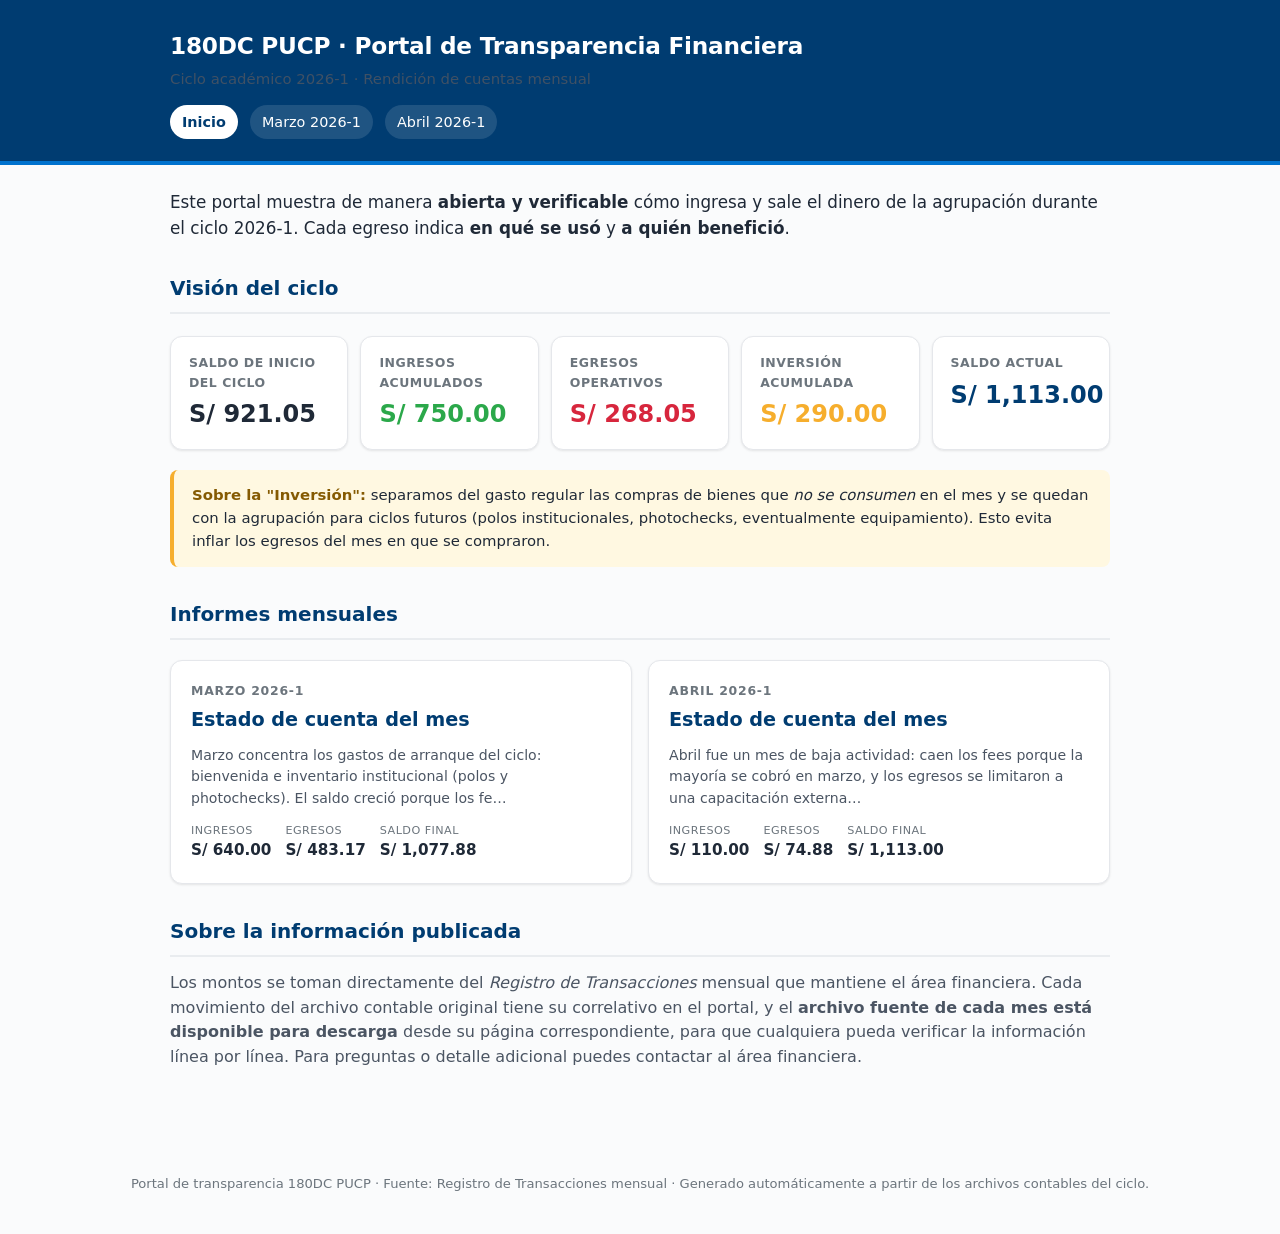
==== site/index.html @ f29a9ee2 "Initial commit" ====
<!DOCTYPE html>
<html lang="es">
<head>
<meta charset="UTF-8">
<meta name="viewport" content="width=device-width, initial-scale=1.0">
<title>180DC PUCP · Portal de Transparencia Financiera</title>
<link rel="stylesheet" href="./assets/style.css">
</head>
<body>
  <header class="site-header">
    <div class="wrap">
      <h1>180DC PUCP · Portal de Transparencia Financiera</h1>
      <p>Ciclo académico 2026-1 · Rendición de cuentas mensual</p>
      <nav><a class="active" href="index.html">Inicio</a><a href="meses/marzo.html">Marzo 2026-1</a><a href="meses/abril.html">Abril 2026-1</a></nav>
    </div>
  </header>
  <main class="wrap">
    
    <p class="lead">
      Este portal muestra de manera <strong>abierta y verificable</strong> cómo
      ingresa y sale el dinero de la agrupación durante el ciclo 2026-1.
      Cada egreso indica <strong>en qué se usó</strong> y <strong>a quién benefició</strong>.
    </p>

    <h2>Visión del ciclo</h2>
    
    <div class="kpis">
      <div class="kpi"><div class="label">Saldo de inicio del ciclo</div><div class="value">S/ 921.05</div></div>
      <div class="kpi verde"><div class="label">Ingresos acumulados</div><div class="value">S/ 750.00</div></div>
      <div class="kpi rojo"><div class="label">Egresos operativos</div><div class="value">S/ 268.05</div></div>
      <div class="kpi ambar"><div class="label">Inversión acumulada</div><div class="value">S/ 290.00</div></div>
      <div class="kpi azul"><div class="label">Saldo actual</div><div class="value">S/ 1,113.00</div></div>
    </div>
    

    <div class="info-box">
      <strong>Sobre la "Inversión":</strong> separamos del gasto regular las
      compras de bienes que <em>no se consumen</em> en el mes y se quedan con
      la agrupación para ciclos futuros (polos institucionales, photochecks,
      eventualmente equipamiento). Esto evita inflar los egresos del mes en que
      se compraron.
    </div>

    <h2>Informes mensuales</h2>
    <div class="meses-grid">
        <a class="mes-card" href="meses/marzo.html">
          <div class="mes">Marzo 2026-1</div>
          <h3>Estado de cuenta del mes</h3>
          <p class="resumen">Marzo concentra los gastos de arranque del ciclo: bienvenida e inventario institucional (polos y photochecks). El saldo creció porque los fe…</p>
          <div class="stats">
            <div><span>Ingresos</span><b>S/ 640.00</b></div>
            <div><span>Egresos</span><b>S/ 483.17</b></div>
            <div><span>Saldo final</span><b>S/ 1,077.88</b></div>
          </div>
        </a>
        
        <a class="mes-card" href="meses/abril.html">
          <div class="mes">Abril 2026-1</div>
          <h3>Estado de cuenta del mes</h3>
          <p class="resumen">Abril fue un mes de baja actividad: caen los fees porque la mayoría se cobró en marzo, y los egresos se limitaron a una capacitación externa…</p>
          <div class="stats">
            <div><span>Ingresos</span><b>S/ 110.00</b></div>
            <div><span>Egresos</span><b>S/ 74.88</b></div>
            <div><span>Saldo final</span><b>S/ 1,113.00</b></div>
          </div>
        </a>
        </div>

    <h2>Sobre la información publicada</h2>
    <p>
      Los montos se toman directamente del <em>Registro de Transacciones</em>
      mensual que mantiene el área financiera. Cada movimiento del archivo
      contable original tiene su correlativo en el portal, y el
      <strong>archivo fuente de cada mes está disponible para descarga</strong>
      desde su página correspondiente, para que cualquiera pueda verificar la
      información línea por línea. Para preguntas o detalle adicional puedes
      contactar al área financiera.
    </p>
    
  </main>
  <footer>
    Portal de transparencia 180DC PUCP · Fuente: Registro de Transacciones mensual ·
    Generado automáticamente a partir de los archivos contables del ciclo.
  </footer>
</body>
</html>
---- site/assets/style.css ----
/* 180DC PUCP — Portal de Transparencia */
:root {
  --azul: #003C71;
  --azul-claro: #0072CE;
  --plomo: #6C757D;
  --plomo-suave: #E9ECEF;
  --fondo: #FAFBFC;
  --verde: #2BA84A;
  --rojo: #D7263D;
  --ambar: #F6AE2D;
  --texto: #1F2937;
  --texto-suave: #4B5563;
  --borde: #E5E7EB;
  --sombra: 0 1px 3px rgba(0,0,0,0.06), 0 1px 2px rgba(0,0,0,0.04);
  --sombra-hover: 0 4px 12px rgba(0,0,0,0.08);
  --radio: 12px;
}

* { box-sizing: border-box; }
html { scroll-behavior: smooth; }
body {
  margin: 0;
  font-family: -apple-system, BlinkMacSystemFont, "Segoe UI", system-ui, sans-serif;
  font-size: 16px;
  line-height: 1.55;
  color: var(--texto);
  background: var(--fondo);
}

.wrap {
  max-width: 980px;
  margin: 0 auto;
  padding: 24px 20px 64px;
}

/* ---------- Header global ---------- */
.site-header {
  background: var(--azul);
  color: white;
  padding: 28px 0 22px;
  border-bottom: 4px solid var(--azul-claro);
}
.site-header .wrap { padding-top: 0; padding-bottom: 0; }
.site-header h1 {
  margin: 0 0 4px;
  font-size: 1.45rem;
  font-weight: 700;
  letter-spacing: -0.01em;
}
.site-header p {
  margin: 0;
  font-size: 0.93rem;
  opacity: 0.85;
}
.site-header nav { margin-top: 14px; display: flex; gap: 12px; flex-wrap: wrap; }
.site-header nav a {
  color: white;
  text-decoration: none;
  font-size: 0.9rem;
  padding: 6px 12px;
  border-radius: 999px;
  background: rgba(255,255,255,0.12);
  transition: background 0.15s;
}
.site-header nav a:hover { background: rgba(255,255,255,0.22); }
.site-header nav a.active { background: white; color: var(--azul); font-weight: 600; }

/* ---------- Tipografía ---------- */
h2 {
  font-size: 1.25rem;
  color: var(--azul);
  margin: 32px 0 14px;
  padding-bottom: 8px;
  border-bottom: 2px solid var(--plomo-suave);
}
h3 {
  font-size: 1.02rem;
  margin: 22px 0 10px;
  color: var(--texto);
}
p { margin: 0 0 12px; color: var(--texto-suave); }
.muted { color: var(--plomo); font-size: 0.88rem; }
.lead { font-size: 1.05rem; color: var(--texto); }

/* ---------- KPIs ---------- */
.kpis {
  display: grid;
  grid-template-columns: repeat(auto-fit, minmax(150px, 1fr));
  gap: 12px;
  margin: 22px 0 8px;
}
.kpi {
  background: white;
  border: 1px solid var(--borde);
  border-radius: var(--radio);
  padding: 16px 18px;
  box-shadow: var(--sombra);
}
.kpi .label { font-size: 0.78rem; color: var(--plomo); text-transform: uppercase; letter-spacing: 0.04em; font-weight: 600; }
.kpi .value { font-size: 1.5rem; font-weight: 700; color: var(--texto); margin-top: 4px; white-space: nowrap; }
.kpi.azul .value { color: var(--azul); }
.kpi.verde .value { color: var(--verde); }
.kpi.rojo .value { color: var(--rojo); }
.kpi.ambar .value { color: var(--ambar); }

/* ---------- Ecuación del mes ---------- */
.ecuacion {
  background: white;
  border: 1px solid var(--borde);
  border-radius: var(--radio);
  padding: 18px 20px;
  margin: 16px 0 24px;
  box-shadow: var(--sombra);
  font-size: 0.95rem;
}
.ecuacion .form {
  font-family: ui-monospace, "SF Mono", Menlo, monospace;
  font-size: 1rem;
  background: var(--plomo-suave);
  padding: 12px 14px;
  border-radius: 8px;
  margin-top: 10px;
  color: var(--azul);
  overflow-x: auto;
}

/* ---------- Cards de transacciones ---------- */
.cards {
  display: grid;
  grid-template-columns: 1fr;
  gap: 14px;
  margin: 16px 0 8px;
}
.card {
  background: white;
  border: 1px solid var(--borde);
  border-left: 4px solid var(--azul-claro);
  border-radius: var(--radio);
  padding: 18px 20px;
  box-shadow: var(--sombra);
}
.card.inversion { border-left-color: var(--ambar); }
.card.ingreso  { border-left-color: var(--verde); }
.card .top {
  display: flex;
  justify-content: space-between;
  align-items: flex-start;
  gap: 12px;
  margin-bottom: 10px;
}
.card .top h3 { margin: 0; font-size: 1.02rem; }
.card .icono { font-size: 1.4rem; line-height: 1; }
.card .monto {
  font-weight: 700;
  color: var(--rojo);
  font-size: 1.08rem;
  white-space: nowrap;
}
.card.inversion .monto { color: var(--ambar); }
.card.ingreso .monto { color: var(--verde); }
.card .meta {
  display: flex; flex-wrap: wrap; gap: 12px;
  font-size: 0.85rem; color: var(--plomo);
  margin-bottom: 12px;
}
.card .meta span::before { content: "·"; margin-right: 6px; color: var(--plomo); }
.card .meta span:first-child::before { content: ""; margin: 0; }
.card dl { margin: 0; display: grid; grid-template-columns: 1fr; gap: 8px; }
.card dl div { display: grid; grid-template-columns: 130px 1fr; gap: 12px; align-items: start; }
.card dl dt { font-size: 0.82rem; color: var(--plomo); font-weight: 600; text-transform: uppercase; letter-spacing: 0.02em; }
.card dl dd { margin: 0; font-size: 0.94rem; color: var(--texto); }
@media (max-width: 540px) {
  .card dl div { grid-template-columns: 1fr; gap: 2px; }
}

/* ---------- Etiqueta inversión ---------- */
.badge {
  display: inline-block;
  font-size: 0.72rem;
  font-weight: 600;
  padding: 2px 8px;
  border-radius: 999px;
  text-transform: uppercase;
  letter-spacing: 0.04em;
}
.badge.inv { background: #FEF3CD; color: #855A02; }
.badge.op  { background: #FCE4E4; color: #8B1B25; }
.badge.ing { background: #D9F2DE; color: #14572C; }

/* ---------- Charts ---------- */
.chart-block {
  background: white;
  border: 1px solid var(--borde);
  border-radius: var(--radio);
  padding: 20px;
  box-shadow: var(--sombra);
  margin: 14px 0;
}
.chart-block h3 { margin-top: 0; }
.chart-grid {
  display: grid;
  grid-template-columns: 1fr 1fr;
  gap: 16px;
}
@media (max-width: 720px) { .chart-grid { grid-template-columns: 1fr; } }
.chart-wrap { position: relative; height: 260px; }

/* Donut block: SVG + leyenda */
.donut-block { display: grid; grid-template-columns: 1fr 1.1fr; gap: 16px; align-items: center; }
.donut-block svg { max-width: 240px; justify-self: center; }
.donut-legend { list-style: none; margin: 0; padding: 0; font-size: 0.88rem; }
.donut-legend li {
  display: grid;
  grid-template-columns: 14px 1fr auto;
  align-items: center;
  gap: 10px;
  padding: 6px 0;
  border-bottom: 1px dashed var(--plomo-suave);
}
.donut-legend li:last-child { border-bottom: 0; }
.donut-legend .dot { width: 12px; height: 12px; border-radius: 3px; display: inline-block; }
.donut-legend .lbl { color: var(--texto); }
.donut-legend .val { color: var(--texto); font-weight: 600; white-space: nowrap; }
.donut-legend .val em { color: var(--plomo); font-style: normal; font-weight: 500; }
@media (max-width: 480px) {
  .donut-block { grid-template-columns: 1fr; }
  .donut-block svg { max-width: 200px; }
}

/* ---------- Cajita informativa "qué es inversión" ---------- */
.info-box {
  background: #FFF8E1;
  border-left: 4px solid var(--ambar);
  padding: 14px 18px;
  border-radius: 8px;
  margin: 20px 0;
  font-size: 0.93rem;
  color: var(--texto);
}
.info-box strong { color: #855A02; }

/* ---------- Bloque de descarga del archivo fuente ---------- */
.descarga {
  display: grid;
  grid-template-columns: 1fr auto;
  gap: 20px;
  align-items: center;
  background: white;
  border: 1px solid var(--borde);
  border-radius: var(--radio);
  padding: 20px 22px;
  margin: 14px 0;
  box-shadow: var(--sombra);
}
.descarga-info strong { color: var(--azul); display: block; margin-bottom: 4px; }
.descarga-info p { margin: 0; font-size: 0.9rem; color: var(--texto-suave); }
.btn-descarga {
  display: inline-block;
  background: var(--azul);
  color: white;
  text-decoration: none;
  font-size: 0.92rem;
  font-weight: 600;
  padding: 12px 18px;
  border-radius: 8px;
  transition: background 0.15s;
  white-space: nowrap;
}
.btn-descarga:hover { background: var(--azul-claro); }
@media (max-width: 540px) {
  .descarga { grid-template-columns: 1fr; }
  .btn-descarga { text-align: center; }
}

/* ---------- Pie de mes ---------- */
.cierre {
  background: #EAF1F8;
  border-radius: var(--radio);
  padding: 18px 22px;
  margin: 24px 0 8px;
  font-size: 0.96rem;
}
.cierre strong { color: var(--azul); }

/* ---------- Tarjetas de meses en home ---------- */
.meses-grid {
  display: grid;
  grid-template-columns: repeat(auto-fit, minmax(220px, 1fr));
  gap: 16px;
  margin: 20px 0;
}
.mes-card {
  display: block;
  background: white;
  border: 1px solid var(--borde);
  border-radius: var(--radio);
  padding: 20px;
  text-decoration: none;
  color: var(--texto);
  box-shadow: var(--sombra);
  transition: transform 0.12s, box-shadow 0.12s;
}
.mes-card:hover { transform: translateY(-2px); box-shadow: var(--sombra-hover); }
.mes-card .mes { font-size: 0.78rem; color: var(--plomo); text-transform: uppercase; letter-spacing: 0.06em; font-weight: 600; }
.mes-card h3 { margin: 4px 0 10px; color: var(--azul); font-size: 1.2rem; }
.mes-card .resumen { font-size: 0.88rem; color: var(--texto-suave); margin: 0 0 12px; }
.mes-card .stats { display: flex; gap: 14px; font-size: 0.82rem; }
.mes-card .stats div span { display: block; color: var(--plomo); font-size: 0.7rem; text-transform: uppercase; letter-spacing: 0.04em; }
.mes-card .stats div b { color: var(--texto); font-size: 0.95rem; }

/* ---------- Footer ---------- */
footer {
  text-align: center;
  padding: 28px 20px 40px;
  font-size: 0.82rem;
  color: var(--plomo);
}
footer a { color: var(--azul-claro); text-decoration: none; }
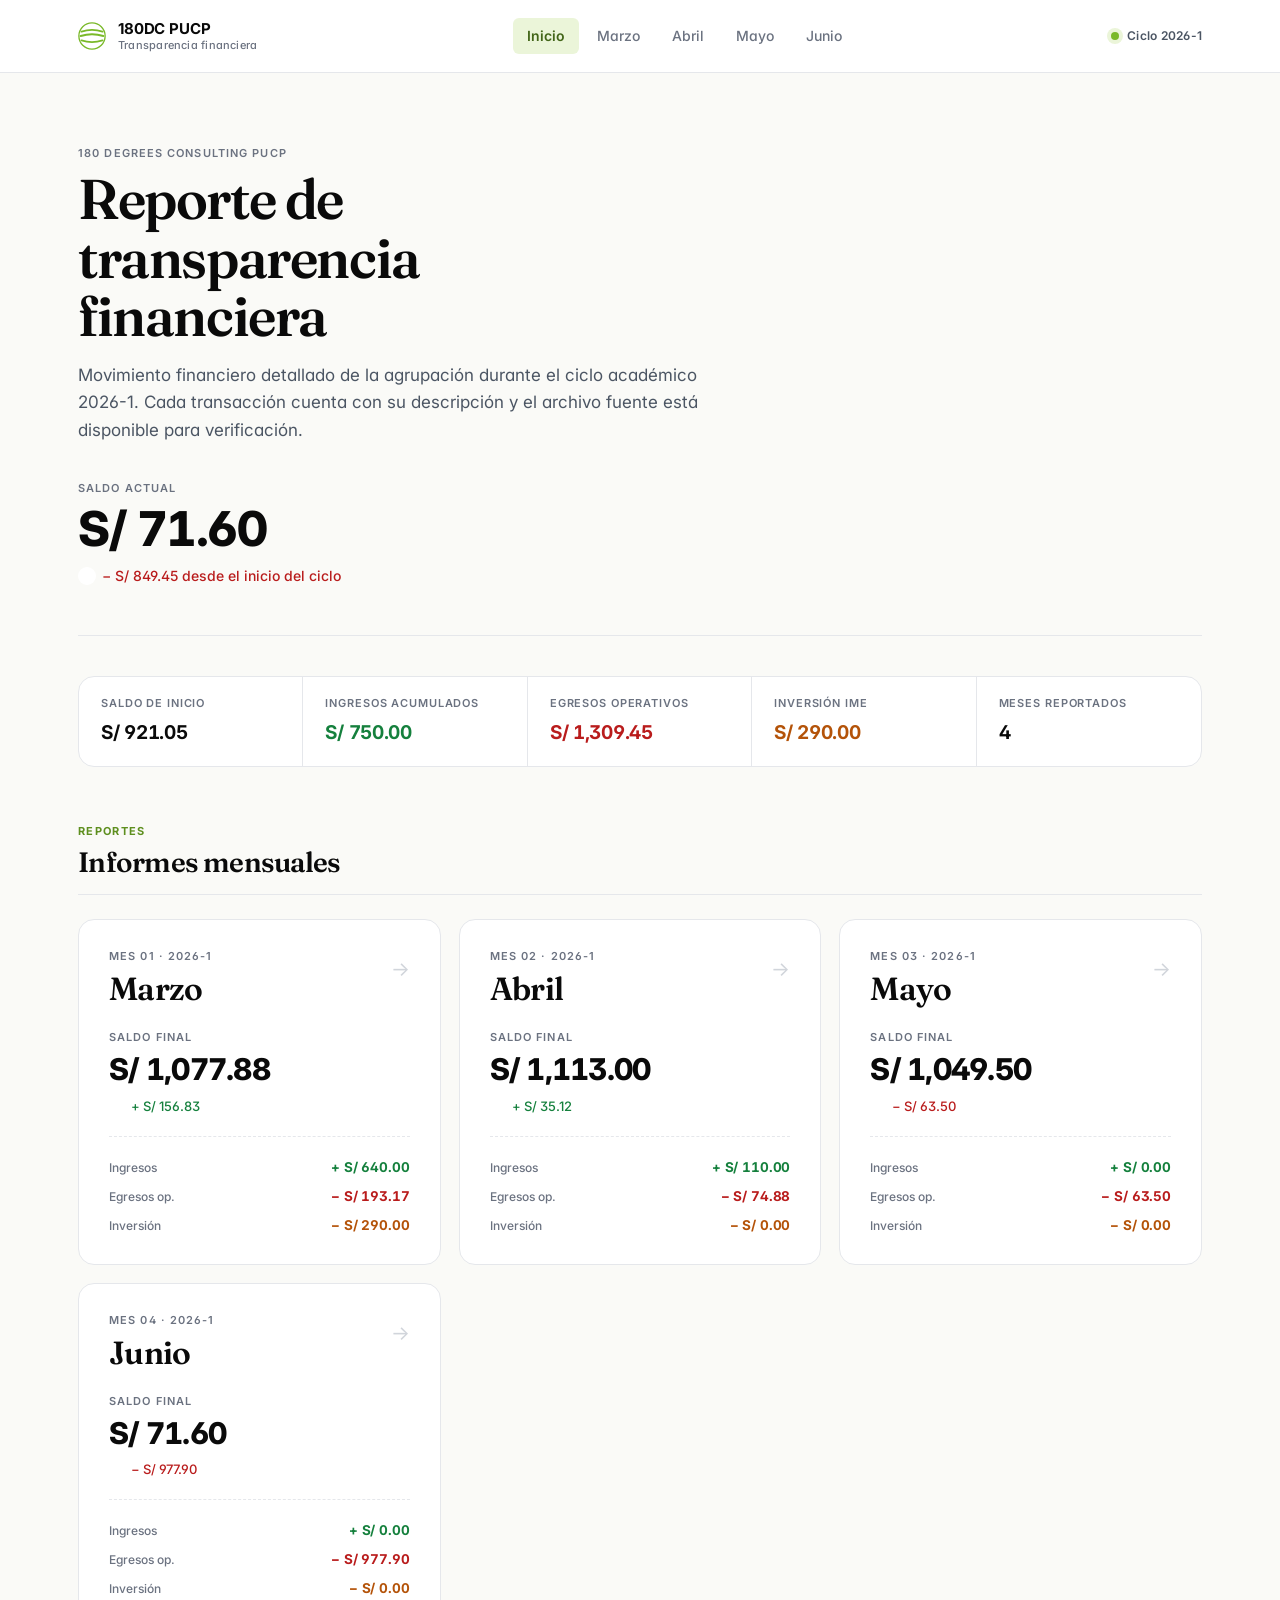
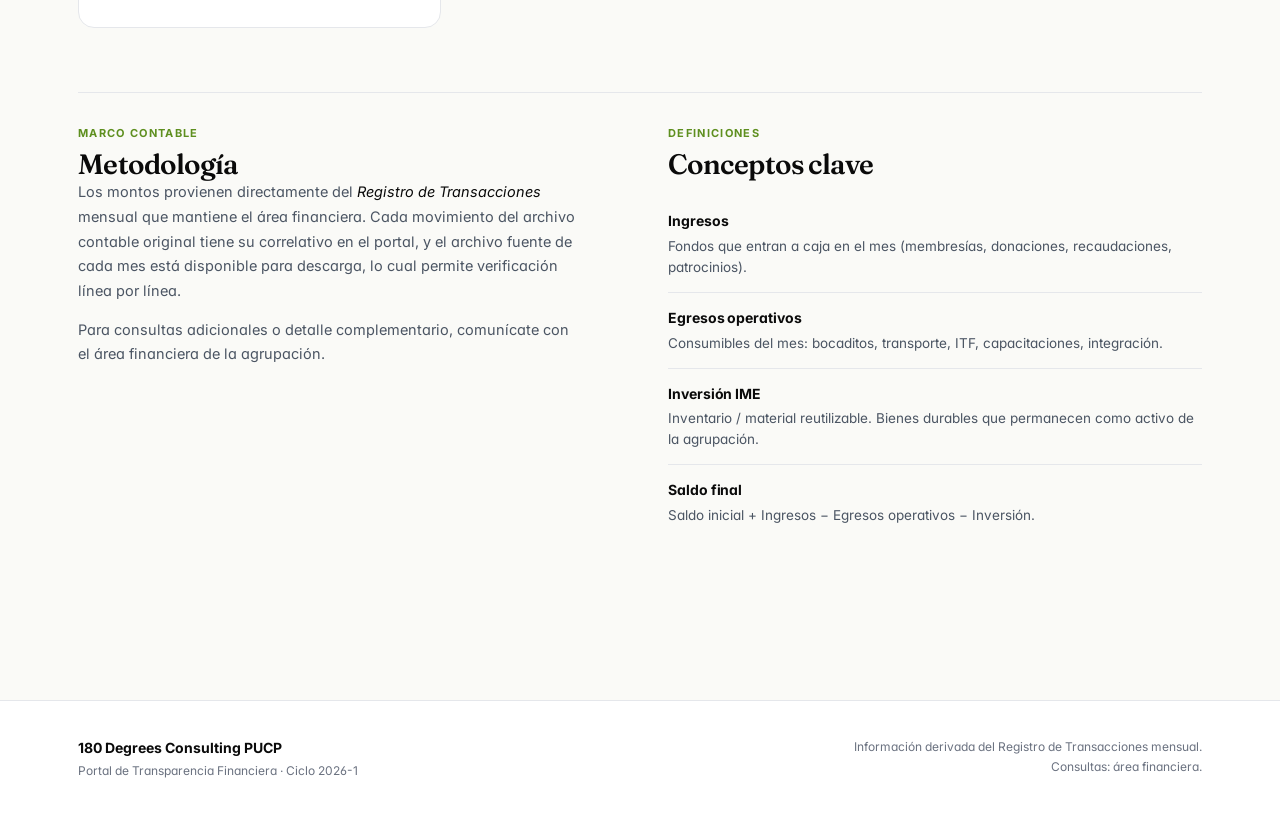
==== commit 47abb9e1: "mayo_junio" ====
--- a/site/index.html
+++ b/site/index.html
@@ -3,84 +3,267 @@
 <head>
 <meta charset="UTF-8">
 <meta name="viewport" content="width=device-width, initial-scale=1.0">
-<title>180DC PUCP · Portal de Transparencia Financiera</title>
+<title>180DC PUCP · Transparencia Financiera</title>
+<link rel="preconnect" href="https://fonts.googleapis.com">
+<link rel="preconnect" href="https://fonts.gstatic.com" crossorigin>
+<link href="https://fonts.googleapis.com/css2?family=Inter:wght@400;500;600;700;800;900&family=Fraunces:opsz,wght@9..144,400;9..144,600;9..144,700&display=swap" rel="stylesheet">
 <link rel="stylesheet" href="./assets/style.css">
 </head>
 <body>
   <header class="site-header">
-    <div class="wrap">
-      <h1>180DC PUCP · Portal de Transparencia Financiera</h1>
-      <p>Ciclo académico 2026-1 · Rendición de cuentas mensual</p>
-      <nav><a class="active" href="index.html">Inicio</a><a href="meses/marzo.html">Marzo 2026-1</a><a href="meses/abril.html">Abril 2026-1</a></nav>
+    <div class="header-inner wrap">
+      <a class="brand" href="index.html">
+        <svg class="brand-mark" viewBox="0 0 32 32" width="28" height="28" xmlns="http://www.w3.org/2000/svg" aria-hidden="true"><circle cx="16" cy="16" r="15" fill="none" stroke="#7AB929" stroke-width="1.5"/><path d="M 4 11 Q 16 7 28 11" fill="none" stroke="#7AB929" stroke-width="2.2" stroke-linecap="round"/><path d="M 3 16 Q 16 12 29 16" fill="none" stroke="#7AB929" stroke-width="2.2" stroke-linecap="round"/><path d="M 4 21 Q 16 25 28 21" fill="none" stroke="#7AB929" stroke-width="2.2" stroke-linecap="round"/></svg>
+        <div class="brand-text">
+          <span class="brand-name">180DC PUCP</span>
+          <span class="brand-sub">Transparencia financiera</span>
+        </div>
+      </a>
+      <nav class="main-nav"><a class="active" href="index.html">Inicio</a><a href="meses/marzo.html">Marzo</a><a href="meses/abril.html">Abril</a><a href="meses/mayo.html">Mayo</a><a href="meses/junio.html">Junio</a></nav>
+      <div class="header-status">
+        <span class="status-dot"></span>
+        <span>Ciclo 2026-1</span>
+      </div>
     </div>
   </header>
   <main class="wrap">
     
-    <p class="lead">
-      Este portal muestra de manera <strong>abierta y verificable</strong> cómo
-      ingresa y sale el dinero de la agrupación durante el ciclo 2026-1.
-      Cada egreso indica <strong>en qué se usó</strong> y <strong>a quién benefició</strong>.
-    </p>
+    
+    <section class="index-hero">
+      <p class="eyebrow">180 Degrees Consulting PUCP</p>
+      <h1 class="hero-title">Reporte de transparencia financiera</h1>
+      <p class="hero-lead">
+        Movimiento financiero detallado de la agrupación durante el ciclo
+        académico 2026-1. Cada transacción cuenta con su descripción y el
+        archivo fuente está disponible para verificación.
+      </p>
+      <div class="hero-saldo-strip">
+        <div>
+          <p class="eyebrow">Saldo actual</p>
+          <div class="hero-saldo-big">S/ 71.60</div>
+          <p class="hero-saldo-delta down">
+            <span class="arrow">↓</span>
+            − S/ 849.45 desde el inicio del ciclo
+          </p>
+        </div>
+      </div>
+    </section>
+    
+    
+    <div class="stat-strip stat-strip-index">
+      <div class="stat">
+        <span class="stat-label">Saldo de inicio</span>
+        <span class="stat-value">S/ 921.05</span>
+      </div>
+      <div class="stat">
+        <span class="stat-label">Ingresos acumulados</span>
+        <span class="stat-value verde">S/ 750.00</span>
+      </div>
+      <div class="stat">
+        <span class="stat-label">Egresos operativos</span>
+        <span class="stat-value rojo">S/ 1,309.45</span>
+      </div>
+      <div class="stat">
+        <span class="stat-label">Inversión IME</span>
+        <span class="stat-value ambar">S/ 290.00</span>
+      </div>
+      <div class="stat">
+        <span class="stat-label">Meses reportados</span>
+        <span class="stat-value">4</span>
+      </div>
+    </div>
+    
 
-    <h2>Visión del ciclo</h2>
-    
-    <div class="kpis">
-      <div class="kpi"><div class="label">Saldo de inicio del ciclo</div><div class="value">S/ 921.05</div></div>
-      <div class="kpi verde"><div class="label">Ingresos acumulados</div><div class="value">S/ 750.00</div></div>
-      <div class="kpi rojo"><div class="label">Egresos operativos</div><div class="value">S/ 268.05</div></div>
-      <div class="kpi ambar"><div class="label">Inversión acumulada</div><div class="value">S/ 290.00</div></div>
-      <div class="kpi azul"><div class="label">Saldo actual</div><div class="value">S/ 1,113.00</div></div>
-    </div>
-    
-
-    <div class="info-box">
-      <strong>Sobre la "Inversión":</strong> separamos del gasto regular las
-      compras de bienes que <em>no se consumen</em> en el mes y se quedan con
-      la agrupación para ciclos futuros (polos institucionales, photochecks,
-      eventualmente equipamiento). Esto evita inflar los egresos del mes en que
-      se compraron.
-    </div>
-
-    <h2>Informes mensuales</h2>
-    <div class="meses-grid">
+    <section class="section">
+      <div class="section-head">
+        <div>
+          <p class="section-eyebrow">Reportes</p>
+          <h3 class="section-title-big">Informes mensuales</h3>
+        </div>
+      </div>
+      <div class="meses-grid">
         <a class="mes-card" href="meses/marzo.html">
-          <div class="mes">Marzo 2026-1</div>
-          <h3>Estado de cuenta del mes</h3>
-          <p class="resumen">Marzo concentra los gastos de arranque del ciclo: bienvenida e inventario institucional (polos y photochecks). El saldo creció porque los fe…</p>
-          <div class="stats">
-            <div><span>Ingresos</span><b>S/ 640.00</b></div>
-            <div><span>Egresos</span><b>S/ 483.17</b></div>
-            <div><span>Saldo final</span><b>S/ 1,077.88</b></div>
+          <div class="mes-card-head">
+            <div>
+              <p class="eyebrow">Mes 01 · 2026-1</p>
+              <h3 class="mes-card-title">Marzo</h3>
+            </div>
+            <span class="mes-arrow">→</span>
+          </div>
+          <div class="mes-card-saldo">
+            <p class="eyebrow">Saldo final</p>
+            <div class="mes-saldo-num">S/ 1,077.88</div>
+            <p class="mes-delta up">
+              <span class="arrow">↑</span>
+              + S/ 156.83
+            </p>
+          </div>
+          <div class="mes-card-stats">
+            <div>
+              <span>Ingresos</span>
+              <b class="verde">+ S/ 640.00</b>
+            </div>
+            <div>
+              <span>Egresos op.</span>
+              <b class="rojo">− S/ 193.17</b>
+            </div>
+            <div>
+              <span>Inversión</span>
+              <b class="ambar">− S/ 290.00</b>
+            </div>
           </div>
         </a>
         
         <a class="mes-card" href="meses/abril.html">
-          <div class="mes">Abril 2026-1</div>
-          <h3>Estado de cuenta del mes</h3>
-          <p class="resumen">Abril fue un mes de baja actividad: caen los fees porque la mayoría se cobró en marzo, y los egresos se limitaron a una capacitación externa…</p>
-          <div class="stats">
-            <div><span>Ingresos</span><b>S/ 110.00</b></div>
-            <div><span>Egresos</span><b>S/ 74.88</b></div>
-            <div><span>Saldo final</span><b>S/ 1,113.00</b></div>
-          </div>
-        </a>
-        </div>
+          <div class="mes-card-head">
+            <div>
+              <p class="eyebrow">Mes 02 · 2026-1</p>
+              <h3 class="mes-card-title">Abril</h3>
+            </div>
+            <span class="mes-arrow">→</span>
+          </div>
+          <div class="mes-card-saldo">
+            <p class="eyebrow">Saldo final</p>
+            <div class="mes-saldo-num">S/ 1,113.00</div>
+            <p class="mes-delta up">
+              <span class="arrow">↑</span>
+              + S/ 35.12
+            </p>
+          </div>
+          <div class="mes-card-stats">
+            <div>
+              <span>Ingresos</span>
+              <b class="verde">+ S/ 110.00</b>
+            </div>
+            <div>
+              <span>Egresos op.</span>
+              <b class="rojo">− S/ 74.88</b>
+            </div>
+            <div>
+              <span>Inversión</span>
+              <b class="ambar">− S/ 0.00</b>
+            </div>
+          </div>
+        </a>
+        
+        <a class="mes-card" href="meses/mayo.html">
+          <div class="mes-card-head">
+            <div>
+              <p class="eyebrow">Mes 03 · 2026-1</p>
+              <h3 class="mes-card-title">Mayo</h3>
+            </div>
+            <span class="mes-arrow">→</span>
+          </div>
+          <div class="mes-card-saldo">
+            <p class="eyebrow">Saldo final</p>
+            <div class="mes-saldo-num">S/ 1,049.50</div>
+            <p class="mes-delta down">
+              <span class="arrow">↓</span>
+              − S/ 63.50
+            </p>
+          </div>
+          <div class="mes-card-stats">
+            <div>
+              <span>Ingresos</span>
+              <b class="verde">+ S/ 0.00</b>
+            </div>
+            <div>
+              <span>Egresos op.</span>
+              <b class="rojo">− S/ 63.50</b>
+            </div>
+            <div>
+              <span>Inversión</span>
+              <b class="ambar">− S/ 0.00</b>
+            </div>
+          </div>
+        </a>
+        
+        <a class="mes-card" href="meses/junio.html">
+          <div class="mes-card-head">
+            <div>
+              <p class="eyebrow">Mes 04 · 2026-1</p>
+              <h3 class="mes-card-title">Junio</h3>
+            </div>
+            <span class="mes-arrow">→</span>
+          </div>
+          <div class="mes-card-saldo">
+            <p class="eyebrow">Saldo final</p>
+            <div class="mes-saldo-num">S/ 71.60</div>
+            <p class="mes-delta down">
+              <span class="arrow">↓</span>
+              − S/ 977.90
+            </p>
+          </div>
+          <div class="mes-card-stats">
+            <div>
+              <span>Ingresos</span>
+              <b class="verde">+ S/ 0.00</b>
+            </div>
+            <div>
+              <span>Egresos op.</span>
+              <b class="rojo">− S/ 977.90</b>
+            </div>
+            <div>
+              <span>Inversión</span>
+              <b class="ambar">− S/ 0.00</b>
+            </div>
+          </div>
+        </a>
+        </div>
+    </section>
 
-    <h2>Sobre la información publicada</h2>
-    <p>
-      Los montos se toman directamente del <em>Registro de Transacciones</em>
-      mensual que mantiene el área financiera. Cada movimiento del archivo
-      contable original tiene su correlativo en el portal, y el
-      <strong>archivo fuente de cada mes está disponible para descarga</strong>
-      desde su página correspondiente, para que cualquiera pueda verificar la
-      información línea por línea. Para preguntas o detalle adicional puedes
-      contactar al área financiera.
-    </p>
+    <section class="section two-col">
+      <div>
+        <p class="section-eyebrow">Marco contable</p>
+        <h3 class="section-title-big">Metodología</h3>
+        <p class="prose">
+          Los montos provienen directamente del <em>Registro de Transacciones</em>
+          mensual que mantiene el área financiera. Cada movimiento del archivo
+          contable original tiene su correlativo en el portal, y el archivo
+          fuente de cada mes está disponible para descarga, lo cual permite
+          verificación línea por línea.
+        </p>
+        <p class="prose">
+          Para consultas adicionales o detalle complementario, comunícate con
+          el área financiera de la agrupación.
+        </p>
+      </div>
+      <div>
+        <p class="section-eyebrow">Definiciones</p>
+        <h3 class="section-title-big">Conceptos clave</h3>
+        <dl class="def-list">
+          <div>
+            <dt>Ingresos</dt>
+            <dd>Fondos que entran a caja en el mes (membresías, donaciones, recaudaciones, patrocinios).</dd>
+          </div>
+          <div>
+            <dt>Egresos operativos</dt>
+            <dd>Consumibles del mes: bocaditos, transporte, ITF, capacitaciones, integración.</dd>
+          </div>
+          <div>
+            <dt>Inversión IME</dt>
+            <dd>Inventario / material reutilizable. Bienes durables que permanecen como activo de la agrupación.</dd>
+          </div>
+          <div>
+            <dt>Saldo final</dt>
+            <dd>Saldo inicial + Ingresos − Egresos operativos − Inversión.</dd>
+          </div>
+        </dl>
+      </div>
+    </section>
     
   </main>
   <footer>
-    Portal de transparencia 180DC PUCP · Fuente: Registro de Transacciones mensual ·
-    Generado automáticamente a partir de los archivos contables del ciclo.
+    <div class="wrap footer-inner">
+      <div>
+        <p class="footer-title">180 Degrees Consulting PUCP</p>
+        <p class="footer-sub">Portal de Transparencia Financiera · Ciclo 2026-1</p>
+      </div>
+      <div class="footer-meta">
+        <p>Información derivada del Registro de Transacciones mensual.</p>
+        <p>Consultas: área financiera.</p>
+      </div>
+    </div>
   </footer>
 </body>
 </html>
--- a/site/assets/style.css
+++ b/site/assets/style.css
@@ -1,318 +1,1168 @@
-/* 180DC PUCP — Portal de Transparencia */
+/* =================================================================
+   180 Degrees Consulting PUCP — Transparencia Financiera
+   Editorial financial report design
+   ================================================================= */
+
 :root {
-  --azul: #003C71;
-  --azul-claro: #0072CE;
-  --plomo: #6C757D;
-  --plomo-suave: #E9ECEF;
-  --fondo: #FAFBFC;
-  --verde: #2BA84A;
-  --rojo: #D7263D;
-  --ambar: #F6AE2D;
-  --texto: #1F2937;
-  --texto-suave: #4B5563;
-  --borde: #E5E7EB;
-  --sombra: 0 1px 3px rgba(0,0,0,0.06), 0 1px 2px rgba(0,0,0,0.04);
-  --sombra-hover: 0 4px 12px rgba(0,0,0,0.08);
-  --radio: 12px;
+  /* Brand 180DC */
+  --brand:        #7AB929;
+  --brand-dark:   #5E8F1F;
+  --brand-darker: #436619;
+  --brand-soft:   #F4FAEB;
+  --brand-tint:   #EBF5D9;
+
+  /* Ink scale */
+  --ink:          #0A0A0A;
+  --ink-2:        #171717;
+  --gray-900:     #1F2937;
+  --gray-800:     #374151;
+  --gray-700:     #4B5563;
+  --gray-600:     #6B7280;
+  --gray-500:     #9CA3AF;
+  --gray-400:     #D1D5DB;
+  --gray-300:     #E5E7EB;
+  --gray-200:     #F3F4F6;
+  --gray-100:     #F9FAFB;
+
+  /* Surfaces */
+  --canvas:       #FAFAF7;
+  --paper:        #FFFFFF;
+
+  /* Semantic */
+  --verde:        #15803D;
+  --verde-soft:   #DCFCE7;
+  --rojo:         #B91C1C;
+  --rojo-soft:    #FEE2E2;
+  --ambar:        #B45309;
+  --ambar-soft:   #FEF3C7;
+
+  /* System */
+  --radius:       10px;
+  --radius-lg:    16px;
+  --radius-sm:    6px;
+  --shadow-xs:    0 1px 2px rgba(10,10,10,.04);
+  --shadow-sm:    0 1px 3px rgba(10,10,10,.06), 0 1px 2px rgba(10,10,10,.04);
+  --shadow:       0 4px 12px -2px rgba(10,10,10,.08), 0 2px 4px -1px rgba(10,10,10,.04);
+  --shadow-lg:    0 16px 40px -12px rgba(10,10,10,.14);
 }
 
 * { box-sizing: border-box; }
-html { scroll-behavior: smooth; }
+
+html {
+  scroll-behavior: smooth;
+  -webkit-text-size-adjust: 100%;
+}
+
 body {
   margin: 0;
-  font-family: -apple-system, BlinkMacSystemFont, "Segoe UI", system-ui, sans-serif;
-  font-size: 16px;
+  font-family: 'Inter', -apple-system, BlinkMacSystemFont, 'Segoe UI', Roboto, sans-serif;
+  font-size: 15px;
   line-height: 1.55;
-  color: var(--texto);
-  background: var(--fondo);
+  color: var(--ink);
+  background: var(--canvas);
+  -webkit-font-smoothing: antialiased;
+  -moz-osx-font-smoothing: grayscale;
+  font-feature-settings: 'ss01', 'cv11';
 }
 
 .wrap {
-  max-width: 980px;
+  max-width: 1180px;
   margin: 0 auto;
-  padding: 24px 20px 64px;
-}
-
-/* ---------- Header global ---------- */
+  padding: 0 28px;
+}
+
+/* =================================================================
+   EYEBROW (small uppercase label)
+   ================================================================= */
+.eyebrow {
+  font-size: 11px;
+  font-weight: 600;
+  text-transform: uppercase;
+  letter-spacing: 0.1em;
+  color: var(--gray-600);
+  margin: 0 0 8px;
+}
+
+.section-eyebrow {
+  font-size: 11px;
+  font-weight: 700;
+  text-transform: uppercase;
+  letter-spacing: 0.12em;
+  color: var(--brand-dark);
+  margin: 0 0 6px;
+}
+
+/* =================================================================
+   HEADER
+   ================================================================= */
 .site-header {
-  background: var(--azul);
-  color: white;
-  padding: 28px 0 22px;
-  border-bottom: 4px solid var(--azul-claro);
-}
-.site-header .wrap { padding-top: 0; padding-bottom: 0; }
-.site-header h1 {
-  margin: 0 0 4px;
-  font-size: 1.45rem;
+  background: var(--paper);
+  border-bottom: 1px solid var(--gray-300);
+  position: sticky;
+  top: 0;
+  z-index: 100;
+  backdrop-filter: saturate(180%) blur(10px);
+  background: rgba(255, 255, 255, 0.92);
+}
+
+.header-inner {
+  display: flex;
+  align-items: center;
+  gap: 32px;
+  padding-top: 18px;
+  padding-bottom: 18px;
+}
+
+.brand {
+  display: flex;
+  align-items: center;
+  gap: 12px;
+  text-decoration: none;
+  color: var(--ink);
+  flex-shrink: 0;
+}
+
+.brand-mark { flex-shrink: 0; }
+
+.brand-text {
+  display: flex;
+  flex-direction: column;
+  line-height: 1.1;
+}
+
+.brand-name {
+  font-size: 15px;
   font-weight: 700;
   letter-spacing: -0.01em;
-}
-.site-header p {
-  margin: 0;
-  font-size: 0.93rem;
-  opacity: 0.85;
-}
-.site-header nav { margin-top: 14px; display: flex; gap: 12px; flex-wrap: wrap; }
-.site-header nav a {
-  color: white;
+  color: var(--ink);
+}
+
+.brand-sub {
+  font-size: 11px;
+  font-weight: 500;
+  color: var(--gray-600);
+  margin-top: 2px;
+  letter-spacing: 0.02em;
+}
+
+.main-nav {
+  display: flex;
+  gap: 4px;
+  flex: 1;
+  justify-content: center;
+  overflow-x: auto;
+}
+
+.main-nav a {
+  padding: 7px 14px;
+  color: var(--gray-600);
   text-decoration: none;
-  font-size: 0.9rem;
-  padding: 6px 12px;
+  font-size: 14px;
+  font-weight: 500;
+  border-radius: 6px;
+  transition: color .15s ease, background .15s ease;
+  white-space: nowrap;
+}
+
+.main-nav a:hover {
+  color: var(--ink);
+  background: var(--gray-200);
+}
+
+.main-nav a.active {
+  color: var(--brand-darker);
+  background: var(--brand-tint);
+  font-weight: 600;
+}
+
+.header-status {
+  display: flex;
+  align-items: center;
+  gap: 8px;
+  font-size: 12px;
+  font-weight: 600;
+  color: var(--gray-700);
+  letter-spacing: 0.02em;
+  flex-shrink: 0;
+}
+
+.status-dot {
+  width: 8px;
+  height: 8px;
+  border-radius: 50%;
+  background: var(--brand);
+  box-shadow: 0 0 0 4px var(--brand-tint);
+  animation: pulse 2.4s ease-in-out infinite;
+}
+
+@keyframes pulse {
+  0%, 100% { opacity: 1; }
+  50%      { opacity: 0.55; }
+}
+
+/* =================================================================
+   MAIN
+   ================================================================= */
+main.wrap {
+  padding-top: 40px;
+  padding-bottom: 80px;
+}
+
+/* =================================================================
+   BREADCRUMB
+   ================================================================= */
+.breadcrumb {
+  display: flex;
+  align-items: center;
+  gap: 8px;
+  font-size: 13px;
+  margin-bottom: 24px;
+  color: var(--gray-600);
+}
+
+.breadcrumb a {
+  color: var(--gray-600);
+  text-decoration: none;
+  transition: color .15s ease;
+}
+
+.breadcrumb a:hover { color: var(--brand-dark); }
+
+.bc-sep { color: var(--gray-400); }
+
+.breadcrumb span:last-child {
+  color: var(--ink);
+  font-weight: 500;
+}
+
+/* =================================================================
+   INDEX HERO
+   ================================================================= */
+.index-hero {
+  padding: 32px 0 48px;
+  border-bottom: 1px solid var(--gray-300);
+  margin-bottom: 40px;
+}
+
+.hero-title {
+  font-family: 'Fraunces', Georgia, serif;
+  font-size: 56px;
+  font-weight: 600;
+  line-height: 1.05;
+  letter-spacing: -0.025em;
+  margin: 0 0 16px;
+  color: var(--ink);
+  max-width: 14ch;
+}
+
+.hero-lead {
+  font-size: 17px;
+  line-height: 1.6;
+  color: var(--gray-700);
+  max-width: 640px;
+  margin: 0 0 36px;
+}
+
+.hero-saldo-strip {
+  display: flex;
+  gap: 32px;
+  align-items: flex-end;
+}
+
+.hero-saldo-big {
+  font-size: 48px;
+  font-weight: 800;
+  letter-spacing: -0.03em;
+  color: var(--ink);
+  line-height: 1;
+  font-variant-numeric: tabular-nums;
+  margin: 4px 0 10px;
+}
+
+.hero-saldo-delta {
+  display: inline-flex;
+  align-items: center;
+  gap: 6px;
+  font-size: 14px;
+  font-weight: 500;
+  margin: 0;
+}
+
+.hero-saldo-delta.up   { color: var(--verde); }
+.hero-saldo-delta.down { color: var(--rojo); }
+.hero-saldo-delta .arrow {
+  display: inline-flex;
+  width: 18px;
+  height: 18px;
+  align-items: center;
+  justify-content: center;
   border-radius: 999px;
-  background: rgba(255,255,255,0.12);
-  transition: background 0.15s;
-}
-.site-header nav a:hover { background: rgba(255,255,255,0.22); }
-.site-header nav a.active { background: white; color: var(--azul); font-weight: 600; }
-
-/* ---------- Tipografía ---------- */
-h2 {
-  font-size: 1.25rem;
-  color: var(--azul);
-  margin: 32px 0 14px;
-  padding-bottom: 8px;
-  border-bottom: 2px solid var(--plomo-suave);
-}
-h3 {
-  font-size: 1.02rem;
-  margin: 22px 0 10px;
-  color: var(--texto);
-}
-p { margin: 0 0 12px; color: var(--texto-suave); }
-.muted { color: var(--plomo); font-size: 0.88rem; }
-.lead { font-size: 1.05rem; color: var(--texto); }
-
-/* ---------- KPIs ---------- */
-.kpis {
-  display: grid;
-  grid-template-columns: repeat(auto-fit, minmax(150px, 1fr));
-  gap: 12px;
-  margin: 22px 0 8px;
-}
-.kpi {
-  background: white;
-  border: 1px solid var(--borde);
-  border-radius: var(--radio);
-  padding: 16px 18px;
-  box-shadow: var(--sombra);
-}
-.kpi .label { font-size: 0.78rem; color: var(--plomo); text-transform: uppercase; letter-spacing: 0.04em; font-weight: 600; }
-.kpi .value { font-size: 1.5rem; font-weight: 700; color: var(--texto); margin-top: 4px; white-space: nowrap; }
-.kpi.azul .value { color: var(--azul); }
-.kpi.verde .value { color: var(--verde); }
-.kpi.rojo .value { color: var(--rojo); }
-.kpi.ambar .value { color: var(--ambar); }
-
-/* ---------- Ecuación del mes ---------- */
-.ecuacion {
-  background: white;
-  border: 1px solid var(--borde);
-  border-radius: var(--radio);
-  padding: 18px 20px;
-  margin: 16px 0 24px;
-  box-shadow: var(--sombra);
-  font-size: 0.95rem;
-}
-.ecuacion .form {
-  font-family: ui-monospace, "SF Mono", Menlo, monospace;
-  font-size: 1rem;
-  background: var(--plomo-suave);
-  padding: 12px 14px;
-  border-radius: 8px;
-  margin-top: 10px;
-  color: var(--azul);
-  overflow-x: auto;
-}
-
-/* ---------- Cards de transacciones ---------- */
-.cards {
+  background: currentColor;
+  color: var(--paper);
+  font-size: 11px;
+  font-weight: 700;
+}
+
+/* =================================================================
+   PAGE HERO (mes)
+   ================================================================= */
+.page-hero {
+  margin-bottom: 32px;
+}
+
+.page-title {
+  font-family: 'Fraunces', Georgia, serif;
+  font-size: 72px;
+  font-weight: 600;
+  line-height: 0.95;
+  letter-spacing: -0.035em;
+  margin: 4px 0 16px;
+  color: var(--ink);
+}
+
+.page-meta {
+  font-size: 13px;
+  color: var(--gray-600);
+  margin: 0;
+}
+
+.page-meta strong {
+  color: var(--gray-800);
+  font-weight: 600;
+}
+
+.meta-sep {
+  color: var(--gray-400);
+  margin: 0 8px;
+}
+
+/* =================================================================
+   HERO SALDO (mes)
+   ================================================================= */
+.hero-saldo {
   display: grid;
   grid-template-columns: 1fr;
-  gap: 14px;
-  margin: 16px 0 8px;
-}
-.card {
-  background: white;
-  border: 1px solid var(--borde);
-  border-left: 4px solid var(--azul-claro);
-  border-radius: var(--radio);
-  padding: 18px 20px;
-  box-shadow: var(--sombra);
-}
-.card.inversion { border-left-color: var(--ambar); }
-.card.ingreso  { border-left-color: var(--verde); }
-.card .top {
+  gap: 0;
+  background: var(--paper);
+  border: 1px solid var(--gray-300);
+  border-radius: var(--radius-lg);
+  overflow: hidden;
+  margin-bottom: 32px;
+}
+
+@media (min-width: 820px) {
+  .hero-saldo { grid-template-columns: 1.1fr 1fr; }
+}
+
+.hero-saldo-main {
+  padding: 32px 36px;
+  background: linear-gradient(135deg, var(--brand-soft) 0%, var(--paper) 100%);
+  border-right: 1px solid var(--gray-300);
+}
+
+@media (max-width: 819px) {
+  .hero-saldo-main {
+    border-right: 0;
+    border-bottom: 1px solid var(--gray-300);
+  }
+}
+
+.hero-saldo-num {
+  font-size: 52px;
+  font-weight: 800;
+  letter-spacing: -0.03em;
+  color: var(--ink);
+  line-height: 1;
+  font-variant-numeric: tabular-nums;
+  margin: 4px 0 12px;
+}
+
+.hero-saldo-calc {
+  padding: 32px 36px;
+}
+
+.calc-list {
+  margin: 12px 0 0;
+  display: flex;
+  flex-direction: column;
+}
+
+.calc-list > div {
+  display: flex;
+  justify-content: space-between;
+  align-items: baseline;
+  padding: 10px 0;
+  border-bottom: 1px dashed var(--gray-300);
+}
+
+.calc-list > div:last-child { border-bottom: 0; }
+
+.calc-list dt {
+  margin: 0;
+  font-size: 13.5px;
+  color: var(--gray-700);
+  display: flex;
+  align-items: center;
+  gap: 8px;
+}
+
+.calc-list dd {
+  margin: 0;
+  font-size: 14.5px;
+  font-weight: 600;
+  font-variant-numeric: tabular-nums;
+  color: var(--ink);
+}
+
+.calc-list .op-sign {
+  display: inline-flex;
+  width: 18px;
+  height: 18px;
+  align-items: center;
+  justify-content: center;
+  border-radius: 4px;
+  font-size: 12px;
+  font-weight: 700;
+}
+
+.calc-list .op-sign.verde { background: var(--verde-soft); color: var(--verde); }
+.calc-list .op-sign.rojo  { background: var(--rojo-soft);  color: var(--rojo); }
+.calc-list .op-sign.ambar { background: var(--ambar-soft); color: var(--ambar); }
+
+.calc-list .total {
+  margin-top: 8px;
+  padding-top: 14px;
+  border-top: 1px solid var(--gray-400);
+  border-bottom: 0;
+}
+
+.calc-list .total dt {
+  font-size: 12px;
+  font-weight: 700;
+  text-transform: uppercase;
+  letter-spacing: 0.08em;
+  color: var(--gray-700);
+}
+
+.calc-list .total dd {
+  font-size: 20px;
+  font-weight: 800;
+  color: var(--ink);
+}
+
+/* =================================================================
+   STAT STRIP
+   ================================================================= */
+.stat-strip {
+  display: grid;
+  grid-template-columns: repeat(2, 1fr);
+  gap: 0;
+  background: var(--paper);
+  border: 1px solid var(--gray-300);
+  border-radius: var(--radius-lg);
+  overflow: hidden;
+  margin-bottom: 56px;
+}
+
+@media (min-width: 640px) { .stat-strip { grid-template-columns: repeat(4, 1fr); } }
+.stat-strip-index { grid-template-columns: repeat(2, 1fr); }
+@media (min-width: 640px) { .stat-strip-index { grid-template-columns: repeat(5, 1fr); } }
+
+.stat {
+  padding: 18px 22px;
+  display: flex;
+  flex-direction: column;
+  gap: 6px;
+  border-right: 1px solid var(--gray-300);
+  border-bottom: 1px solid var(--gray-300);
+  position: relative;
+}
+
+.stat:last-child { border-right: 0; }
+
+@media (min-width: 640px) {
+  .stat { border-bottom: 0; }
+}
+
+.stat-label {
+  font-size: 11px;
+  font-weight: 600;
+  text-transform: uppercase;
+  letter-spacing: 0.08em;
+  color: var(--gray-600);
+}
+
+.stat-value {
+  font-size: 19px;
+  font-weight: 700;
+  color: var(--ink);
+  font-variant-numeric: tabular-nums;
+  letter-spacing: -0.015em;
+}
+
+.stat-value.verde { color: var(--verde); }
+.stat-value.rojo  { color: var(--rojo); }
+.stat-value.ambar { color: var(--ambar); }
+
+/* =================================================================
+   SECTIONS
+   ================================================================= */
+.section {
+  margin-bottom: 64px;
+}
+
+.section:last-child { margin-bottom: 0; }
+
+.section-head {
+  display: flex;
+  justify-content: space-between;
+  align-items: flex-end;
+  gap: 20px;
+  margin-bottom: 24px;
+  padding-bottom: 16px;
+  border-bottom: 1px solid var(--gray-300);
+}
+
+.section-title-big {
+  font-family: 'Fraunces', Georgia, serif;
+  font-size: 28px;
+  font-weight: 600;
+  letter-spacing: -0.02em;
+  margin: 0;
+  color: var(--ink);
+  line-height: 1.15;
+}
+
+.section-total {
+  text-align: right;
+  white-space: nowrap;
+}
+
+.section-total .total-label {
+  display: block;
+  font-size: 11px;
+  font-weight: 600;
+  text-transform: uppercase;
+  letter-spacing: 0.08em;
+  color: var(--gray-600);
+  margin-bottom: 2px;
+}
+
+.section-total .total-value {
+  font-size: 22px;
+  font-weight: 800;
+  font-variant-numeric: tabular-nums;
+  letter-spacing: -0.02em;
+}
+
+.section-total.verde .total-value { color: var(--verde); }
+.section-total.rojo  .total-value { color: var(--rojo); }
+
+/* =================================================================
+   INFO BOX
+   ================================================================= */
+.info-box {
+  background: var(--brand-soft);
+  border: 1px solid var(--brand-tint);
+  border-left: 3px solid var(--brand);
+  border-radius: var(--radius);
+  padding: 14px 18px;
+  margin-bottom: 20px;
+  font-size: 13.5px;
+  line-height: 1.55;
+  color: var(--gray-800);
+}
+
+.info-box strong {
+  display: block;
+  color: var(--ink);
+  font-weight: 700;
+  margin-bottom: 4px;
+}
+
+/* =================================================================
+   TX LIST (estado de cuenta)
+   ================================================================= */
+.tx-list {
+  background: var(--paper);
+  border: 1px solid var(--gray-300);
+  border-radius: var(--radius-lg);
+  overflow: hidden;
+}
+
+.tx-row {
+  padding: 20px 24px;
+  border-bottom: 1px solid var(--gray-200);
+  transition: background .15s ease;
+  position: relative;
+}
+
+.tx-row:last-child { border-bottom: 0; }
+
+.tx-row:hover { background: var(--gray-100); }
+
+.tx-row::before {
+  content: "";
+  position: absolute;
+  left: 0;
+  top: 50%;
+  transform: translateY(-50%);
+  width: 3px;
+  height: 24px;
+  border-radius: 0 2px 2px 0;
+  background: var(--gray-300);
+}
+
+.tx-in::before  { background: var(--verde); }
+.tx-op::before  { background: var(--rojo); }
+.tx-inv::before { background: var(--ambar); }
+
+.tx-head {
+  display: flex;
+  justify-content: space-between;
+  align-items: baseline;
+  gap: 16px;
+  margin-bottom: 6px;
+}
+
+.tx-title {
+  margin: 0;
+  font-size: 15px;
+  font-weight: 600;
+  color: var(--ink);
+  letter-spacing: -0.005em;
+}
+
+.tx-monto {
+  font-size: 17px;
+  font-weight: 700;
+  font-variant-numeric: tabular-nums;
+  white-space: nowrap;
+  letter-spacing: -0.015em;
+}
+
+.tx-monto.in  { color: var(--verde); }
+.tx-monto.op  { color: var(--rojo); }
+.tx-monto.inv { color: var(--ambar); }
+
+.row-meta {
+  display: flex;
+  flex-wrap: wrap;
+  align-items: center;
+  gap: 8px;
+  font-size: 12px;
+  color: var(--gray-600);
+  margin-bottom: 8px;
+}
+
+.row-meta-item { font-weight: 500; }
+
+.row-sep {
+  width: 3px;
+  height: 3px;
+  border-radius: 50%;
+  background: var(--gray-400);
+  display: inline-block;
+}
+
+.row-badge {
+  display: inline-block;
+  padding: 2px 8px;
+  border-radius: 999px;
+  font-size: 10.5px;
+  font-weight: 700;
+  text-transform: uppercase;
+  letter-spacing: 0.05em;
+}
+
+.row-badge.in  { background: var(--verde-soft); color: var(--verde); }
+.row-badge.op  { background: var(--rojo-soft);  color: var(--rojo); }
+.row-badge.inv { background: var(--ambar-soft); color: var(--ambar); }
+
+.tx-desc {
+  margin: 0;
+  font-size: 13.5px;
+  line-height: 1.6;
+  color: var(--gray-700);
+  max-width: 78ch;
+}
+
+.muted { color: var(--gray-600); font-size: 14px; padding: 20px; }
+
+/* =================================================================
+   CHARTS
+   ================================================================= */
+.chart-grid {
+  display: grid;
+  grid-template-columns: 1fr;
+  gap: 20px;
+}
+
+@media (min-width: 820px) {
+  .chart-grid { grid-template-columns: 1fr 1fr; }
+}
+
+.chart-block {
+  background: var(--paper);
+  border: 1px solid var(--gray-300);
+  border-radius: var(--radius-lg);
+  padding: 28px 30px;
+}
+
+.chart-title {
+  margin: 0 0 24px;
+  font-size: 12px;
+  font-weight: 700;
+  text-transform: uppercase;
+  letter-spacing: 0.1em;
+  color: var(--gray-600);
+}
+
+.chart-empty {
+  display: flex;
+  align-items: center;
+  justify-content: center;
+  height: 220px;
+  color: var(--gray-500);
+  font-size: 13px;
+}
+
+.donut-block {
+  display: grid;
+  grid-template-columns: 1fr;
+  gap: 20px;
+  align-items: center;
+}
+
+@media (min-width: 520px) {
+  .donut-block { grid-template-columns: 220px 1fr; }
+}
+
+.donut-legend {
+  list-style: none;
+  padding: 0;
+  margin: 0;
+}
+
+.donut-legend li {
+  display: grid;
+  grid-template-columns: 10px 1fr auto auto;
+  align-items: center;
+  gap: 12px;
+  padding: 9px 0;
+  border-bottom: 1px solid var(--gray-200);
+  font-size: 13px;
+}
+
+.donut-legend li:last-child { border-bottom: 0; }
+
+.donut-legend .dot {
+  width: 10px;
+  height: 10px;
+  border-radius: 50%;
+}
+
+.donut-legend .lbl {
+  color: var(--gray-800);
+  font-weight: 500;
+}
+
+.donut-legend .pct {
+  font-variant-numeric: tabular-nums;
+  color: var(--gray-500);
+  font-weight: 500;
+  font-size: 12px;
+}
+
+.donut-legend .val {
+  font-variant-numeric: tabular-nums;
+  color: var(--ink);
+  font-weight: 700;
+  font-size: 13px;
+}
+
+/* =================================================================
+   PULL QUOTE / ANÁLISIS
+   ================================================================= */
+.analisis-section {
+  margin-bottom: 64px;
+  padding: 36px 40px;
+  background: var(--paper);
+  border: 1px solid var(--gray-300);
+  border-radius: var(--radius-lg);
+  position: relative;
+}
+
+.analisis-section::before {
+  content: "";
+  position: absolute;
+  top: 36px;
+  left: -1px;
+  width: 4px;
+  height: calc(100% - 72px);
+  background: var(--brand);
+  border-radius: 0 2px 2px 0;
+}
+
+.pullquote {
+  margin: 16px 0 0;
+  font-family: 'Fraunces', Georgia, serif;
+  font-size: 21px;
+  font-weight: 400;
+  line-height: 1.5;
+  color: var(--gray-900);
+  letter-spacing: -0.012em;
+  max-width: 64ch;
+}
+
+.pullquote strong {
+  color: var(--ink);
+  font-weight: 600;
+}
+
+/* =================================================================
+   DESCARGA
+   ================================================================= */
+.descarga {
+  display: flex;
+  flex-wrap: wrap;
+  gap: 24px;
+  justify-content: space-between;
+  align-items: center;
+  background: var(--ink);
+  color: var(--paper);
+  border-radius: var(--radius-lg);
+  padding: 28px 32px;
+}
+
+.descarga-info { flex: 1; min-width: 260px; }
+
+.descarga-info .eyebrow {
+  color: var(--brand);
+  margin-bottom: 8px;
+}
+
+.descarga-info h4 {
+  margin: 0 0 6px;
+  font-size: 18px;
+  font-weight: 600;
+  color: var(--paper);
+}
+
+.descarga-info p {
+  margin: 0;
+  font-size: 13.5px;
+  color: rgba(255, 255, 255, 0.65);
+  line-height: 1.5;
+  max-width: 56ch;
+}
+
+.btn-descarga {
+  display: inline-flex;
+  align-items: center;
+  gap: 10px;
+  background: var(--brand);
+  color: var(--ink);
+  padding: 13px 22px;
+  border-radius: var(--radius);
+  text-decoration: none;
+  font-size: 14px;
+  font-weight: 700;
+  transition: background .15s ease, transform .15s ease;
+  letter-spacing: -0.01em;
+}
+
+.btn-descarga:hover {
+  background: #8DCB39;
+  transform: translateY(-1px);
+}
+
+.btn-arrow {
+  display: inline-flex;
+  width: 22px;
+  height: 22px;
+  border-radius: 50%;
+  background: var(--ink);
+  color: var(--brand);
+  align-items: center;
+  justify-content: center;
+  font-size: 13px;
+  font-weight: 700;
+}
+
+/* =================================================================
+   MESES GRID (index)
+   ================================================================= */
+.meses-grid {
+  display: grid;
+  grid-template-columns: repeat(auto-fit, minmax(320px, 1fr));
+  gap: 18px;
+}
+
+.mes-card {
+  display: flex;
+  flex-direction: column;
+  background: var(--paper);
+  border: 1px solid var(--gray-300);
+  border-radius: var(--radius-lg);
+  padding: 28px 30px;
+  text-decoration: none;
+  color: inherit;
+  transition: transform .2s ease, box-shadow .2s ease, border-color .2s ease;
+  position: relative;
+  overflow: hidden;
+}
+
+.mes-card::after {
+  content: "";
+  position: absolute;
+  top: 0; left: 0; right: 0;
+  height: 3px;
+  background: var(--brand);
+  transform: scaleX(0);
+  transform-origin: left;
+  transition: transform .3s ease;
+}
+
+.mes-card:hover {
+  border-color: var(--gray-400);
+  box-shadow: var(--shadow-lg);
+  transform: translateY(-3px);
+}
+
+.mes-card:hover::after { transform: scaleX(1); }
+
+.mes-card-head {
   display: flex;
   justify-content: space-between;
   align-items: flex-start;
-  gap: 12px;
-  margin-bottom: 10px;
-}
-.card .top h3 { margin: 0; font-size: 1.02rem; }
-.card .icono { font-size: 1.4rem; line-height: 1; }
-.card .monto {
-  font-weight: 700;
-  color: var(--rojo);
-  font-size: 1.08rem;
-  white-space: nowrap;
-}
-.card.inversion .monto { color: var(--ambar); }
-.card.ingreso .monto { color: var(--verde); }
-.card .meta {
-  display: flex; flex-wrap: wrap; gap: 12px;
-  font-size: 0.85rem; color: var(--plomo);
-  margin-bottom: 12px;
-}
-.card .meta span::before { content: "·"; margin-right: 6px; color: var(--plomo); }
-.card .meta span:first-child::before { content: ""; margin: 0; }
-.card dl { margin: 0; display: grid; grid-template-columns: 1fr; gap: 8px; }
-.card dl div { display: grid; grid-template-columns: 130px 1fr; gap: 12px; align-items: start; }
-.card dl dt { font-size: 0.82rem; color: var(--plomo); font-weight: 600; text-transform: uppercase; letter-spacing: 0.02em; }
-.card dl dd { margin: 0; font-size: 0.94rem; color: var(--texto); }
-@media (max-width: 540px) {
-  .card dl div { grid-template-columns: 1fr; gap: 2px; }
-}
-
-/* ---------- Etiqueta inversión ---------- */
-.badge {
-  display: inline-block;
-  font-size: 0.72rem;
-  font-weight: 600;
-  padding: 2px 8px;
+  margin-bottom: 24px;
+}
+
+.mes-card-title {
+  font-family: 'Fraunces', Georgia, serif;
+  font-size: 32px;
+  font-weight: 600;
+  letter-spacing: -0.02em;
+  margin: 0;
+  color: var(--ink);
+  line-height: 1;
+}
+
+.mes-arrow {
+  color: var(--gray-400);
+  font-size: 20px;
+  transition: color .2s ease, transform .2s ease;
+  flex-shrink: 0;
+  margin-top: 6px;
+}
+
+.mes-card:hover .mes-arrow {
+  color: var(--brand);
+  transform: translateX(4px);
+}
+
+.mes-card-saldo {
+  margin-bottom: 20px;
+  padding-bottom: 20px;
+  border-bottom: 1px dashed var(--gray-300);
+}
+
+.mes-saldo-num {
+  font-size: 30px;
+  font-weight: 800;
+  letter-spacing: -0.025em;
+  color: var(--ink);
+  line-height: 1;
+  font-variant-numeric: tabular-nums;
+  margin: 4px 0 8px;
+}
+
+.mes-delta {
+  display: inline-flex;
+  align-items: center;
+  gap: 6px;
+  font-size: 13px;
+  font-weight: 500;
+  margin: 0;
+}
+
+.mes-delta.up   { color: var(--verde); }
+.mes-delta.down { color: var(--rojo); }
+
+.mes-delta .arrow {
+  display: inline-flex;
+  width: 16px;
+  height: 16px;
   border-radius: 999px;
-  text-transform: uppercase;
-  letter-spacing: 0.04em;
-}
-.badge.inv { background: #FEF3CD; color: #855A02; }
-.badge.op  { background: #FCE4E4; color: #8B1B25; }
-.badge.ing { background: #D9F2DE; color: #14572C; }
-
-/* ---------- Charts ---------- */
-.chart-block {
-  background: white;
-  border: 1px solid var(--borde);
-  border-radius: var(--radio);
-  padding: 20px;
-  box-shadow: var(--sombra);
-  margin: 14px 0;
-}
-.chart-block h3 { margin-top: 0; }
-.chart-grid {
+  align-items: center;
+  justify-content: center;
+  background: currentColor;
+  color: var(--paper);
+  font-size: 10px;
+  font-weight: 700;
+}
+
+.mes-card-stats {
   display: grid;
-  grid-template-columns: 1fr 1fr;
-  gap: 16px;
-}
-@media (max-width: 720px) { .chart-grid { grid-template-columns: 1fr; } }
-.chart-wrap { position: relative; height: 260px; }
-
-/* Donut block: SVG + leyenda */
-.donut-block { display: grid; grid-template-columns: 1fr 1.1fr; gap: 16px; align-items: center; }
-.donut-block svg { max-width: 240px; justify-self: center; }
-.donut-legend { list-style: none; margin: 0; padding: 0; font-size: 0.88rem; }
-.donut-legend li {
+  grid-template-columns: 1fr;
+  gap: 8px;
+}
+
+.mes-card-stats > div {
+  display: flex;
+  justify-content: space-between;
+  align-items: baseline;
+}
+
+.mes-card-stats span {
+  font-size: 12px;
+  color: var(--gray-600);
+  font-weight: 500;
+}
+
+.mes-card-stats b {
+  font-size: 13.5px;
+  font-weight: 700;
+  font-variant-numeric: tabular-nums;
+  letter-spacing: -0.01em;
+}
+
+.mes-card-stats b.verde { color: var(--verde); }
+.mes-card-stats b.rojo  { color: var(--rojo); }
+.mes-card-stats b.ambar { color: var(--ambar); }
+
+/* =================================================================
+   TWO COL (metodología)
+   ================================================================= */
+.two-col {
   display: grid;
-  grid-template-columns: 14px 1fr auto;
-  align-items: center;
-  gap: 10px;
-  padding: 6px 0;
-  border-bottom: 1px dashed var(--plomo-suave);
-}
-.donut-legend li:last-child { border-bottom: 0; }
-.donut-legend .dot { width: 12px; height: 12px; border-radius: 3px; display: inline-block; }
-.donut-legend .lbl { color: var(--texto); }
-.donut-legend .val { color: var(--texto); font-weight: 600; white-space: nowrap; }
-.donut-legend .val em { color: var(--plomo); font-style: normal; font-weight: 500; }
-@media (max-width: 480px) {
-  .donut-block { grid-template-columns: 1fr; }
-  .donut-block svg { max-width: 200px; }
-}
-
-/* ---------- Cajita informativa "qué es inversión" ---------- */
-.info-box {
-  background: #FFF8E1;
-  border-left: 4px solid var(--ambar);
-  padding: 14px 18px;
-  border-radius: 8px;
-  margin: 20px 0;
-  font-size: 0.93rem;
-  color: var(--texto);
-}
-.info-box strong { color: #855A02; }
-
-/* ---------- Bloque de descarga del archivo fuente ---------- */
-.descarga {
-  display: grid;
-  grid-template-columns: 1fr auto;
-  gap: 20px;
-  align-items: center;
-  background: white;
-  border: 1px solid var(--borde);
-  border-radius: var(--radio);
-  padding: 20px 22px;
-  margin: 14px 0;
-  box-shadow: var(--sombra);
-}
-.descarga-info strong { color: var(--azul); display: block; margin-bottom: 4px; }
-.descarga-info p { margin: 0; font-size: 0.9rem; color: var(--texto-suave); }
-.btn-descarga {
-  display: inline-block;
-  background: var(--azul);
-  color: white;
-  text-decoration: none;
-  font-size: 0.92rem;
-  font-weight: 600;
-  padding: 12px 18px;
-  border-radius: 8px;
-  transition: background 0.15s;
-  white-space: nowrap;
-}
-.btn-descarga:hover { background: var(--azul-claro); }
-@media (max-width: 540px) {
-  .descarga { grid-template-columns: 1fr; }
-  .btn-descarga { text-align: center; }
-}
-
-/* ---------- Pie de mes ---------- */
-.cierre {
-  background: #EAF1F8;
-  border-radius: var(--radio);
-  padding: 18px 22px;
-  margin: 24px 0 8px;
-  font-size: 0.96rem;
-}
-.cierre strong { color: var(--azul); }
-
-/* ---------- Tarjetas de meses en home ---------- */
-.meses-grid {
-  display: grid;
-  grid-template-columns: repeat(auto-fit, minmax(220px, 1fr));
-  gap: 16px;
-  margin: 20px 0;
-}
-.mes-card {
-  display: block;
-  background: white;
-  border: 1px solid var(--borde);
-  border-radius: var(--radio);
-  padding: 20px;
-  text-decoration: none;
-  color: var(--texto);
-  box-shadow: var(--sombra);
-  transition: transform 0.12s, box-shadow 0.12s;
-}
-.mes-card:hover { transform: translateY(-2px); box-shadow: var(--sombra-hover); }
-.mes-card .mes { font-size: 0.78rem; color: var(--plomo); text-transform: uppercase; letter-spacing: 0.06em; font-weight: 600; }
-.mes-card h3 { margin: 4px 0 10px; color: var(--azul); font-size: 1.2rem; }
-.mes-card .resumen { font-size: 0.88rem; color: var(--texto-suave); margin: 0 0 12px; }
-.mes-card .stats { display: flex; gap: 14px; font-size: 0.82rem; }
-.mes-card .stats div span { display: block; color: var(--plomo); font-size: 0.7rem; text-transform: uppercase; letter-spacing: 0.04em; }
-.mes-card .stats div b { color: var(--texto); font-size: 0.95rem; }
-
-/* ---------- Footer ---------- */
+  grid-template-columns: 1fr;
+  gap: 40px;
+  padding-top: 32px;
+  border-top: 1px solid var(--gray-300);
+}
+
+@media (min-width: 820px) {
+  .two-col { grid-template-columns: 1fr 1fr; gap: 56px; }
+}
+
+.prose {
+  font-size: 14.5px;
+  line-height: 1.7;
+  color: var(--gray-700);
+  margin: 0 0 14px;
+  max-width: 56ch;
+}
+
+.prose em { color: var(--ink); font-style: italic; }
+
+.def-list {
+  margin: 16px 0 0;
+}
+
+.def-list > div {
+  padding: 14px 0;
+  border-bottom: 1px solid var(--gray-300);
+}
+
+.def-list > div:last-child { border-bottom: 0; }
+
+.def-list dt {
+  margin: 0 0 4px;
+  font-size: 14px;
+  font-weight: 700;
+  color: var(--ink);
+  letter-spacing: -0.005em;
+}
+
+.def-list dd {
+  margin: 0;
+  font-size: 13.5px;
+  color: var(--gray-700);
+  line-height: 1.55;
+}
+
+/* =================================================================
+   FOOTER
+   ================================================================= */
 footer {
-  text-align: center;
-  padding: 28px 20px 40px;
-  font-size: 0.82rem;
-  color: var(--plomo);
-}
-footer a { color: var(--azul-claro); text-decoration: none; }
+  background: var(--paper);
+  border-top: 1px solid var(--gray-300);
+  padding: 36px 0;
+  margin-top: 80px;
+}
+
+.footer-inner {
+  display: flex;
+  flex-wrap: wrap;
+  justify-content: space-between;
+  gap: 24px;
+}
+
+.footer-title {
+  margin: 0 0 4px;
+  font-size: 14px;
+  font-weight: 700;
+  color: var(--ink);
+}
+
+.footer-sub {
+  margin: 0;
+  font-size: 12px;
+  color: var(--gray-600);
+}
+
+.footer-meta {
+  text-align: right;
+}
+
+.footer-meta p {
+  margin: 0;
+  font-size: 12px;
+  color: var(--gray-600);
+  line-height: 1.7;
+}
+
+/* =================================================================
+   RESPONSIVE
+   ================================================================= */
+@media (max-width: 760px) {
+  .wrap { padding: 0 18px; }
+  .header-inner {
+    flex-wrap: wrap;
+    gap: 12px;
+    padding-top: 14px;
+    padding-bottom: 14px;
+  }
+  .main-nav { order: 3; width: 100%; justify-content: flex-start; }
+  .header-status { font-size: 11px; }
+  .hero-title { font-size: 38px; }
+  .hero-lead { font-size: 15px; }
+  .hero-saldo-big { font-size: 36px; }
+  .page-title { font-size: 52px; }
+  .hero-saldo-num { font-size: 38px; }
+  .hero-saldo-main, .hero-saldo-calc { padding: 24px 22px; }
+  .section-title-big { font-size: 22px; }
+  .section-head { flex-direction: column; align-items: flex-start; }
+  .section-total { text-align: left; }
+  .tx-row { padding: 16px 20px; }
+  .tx-head { flex-direction: column; gap: 4px; }
+  .tx-monto { font-size: 18px; }
+  .analisis-section { padding: 24px 22px; }
+  .pullquote { font-size: 17px; }
+  .descarga { padding: 22px 24px; }
+  .btn-descarga { width: 100%; justify-content: center; }
+  .chart-block { padding: 22px 20px; }
+  .mes-card { padding: 22px 24px; }
+  .mes-saldo-num { font-size: 26px; }
+  .footer-inner { flex-direction: column; }
+  .footer-meta { text-align: left; }
+}
+
+@media print {
+  body { background: white; }
+  .site-header, footer { box-shadow: none; }
+  .main-nav, .header-status { display: none; }
+  .tx-row:hover { background: transparent; }
+}
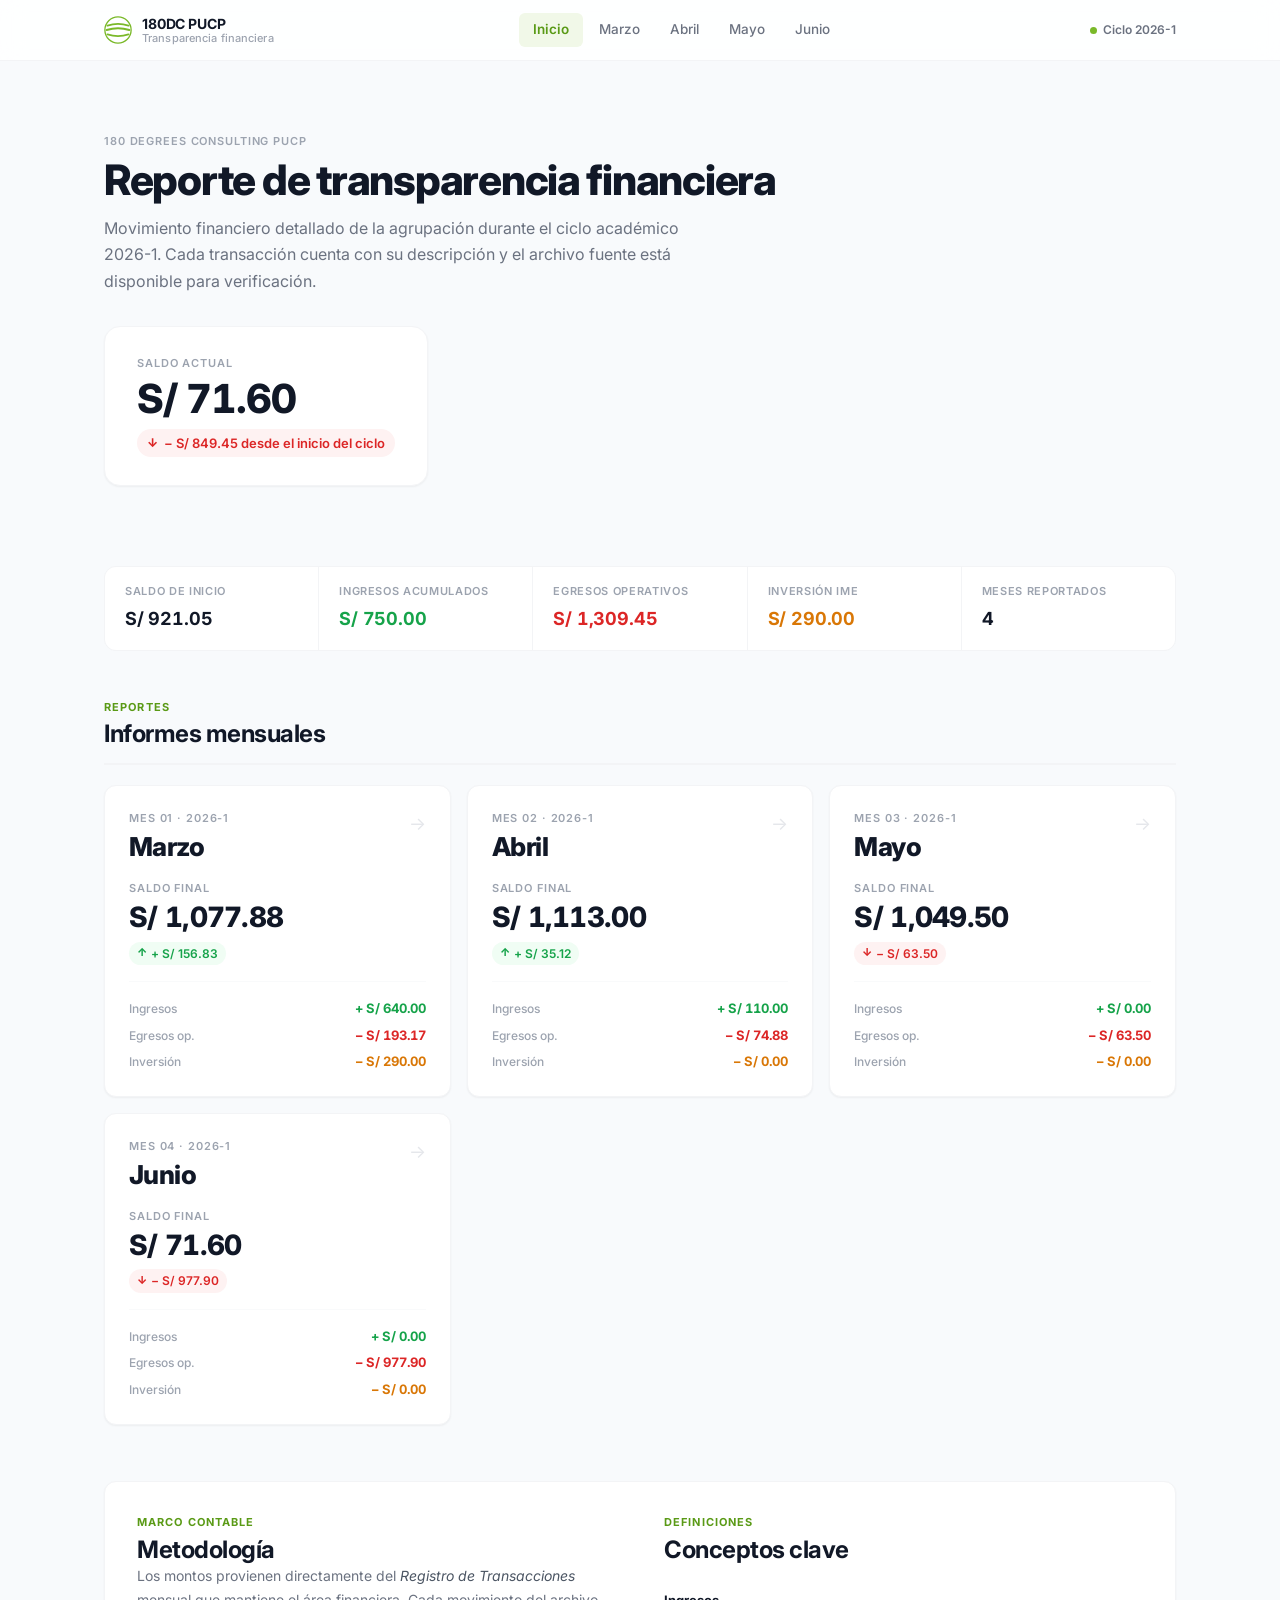
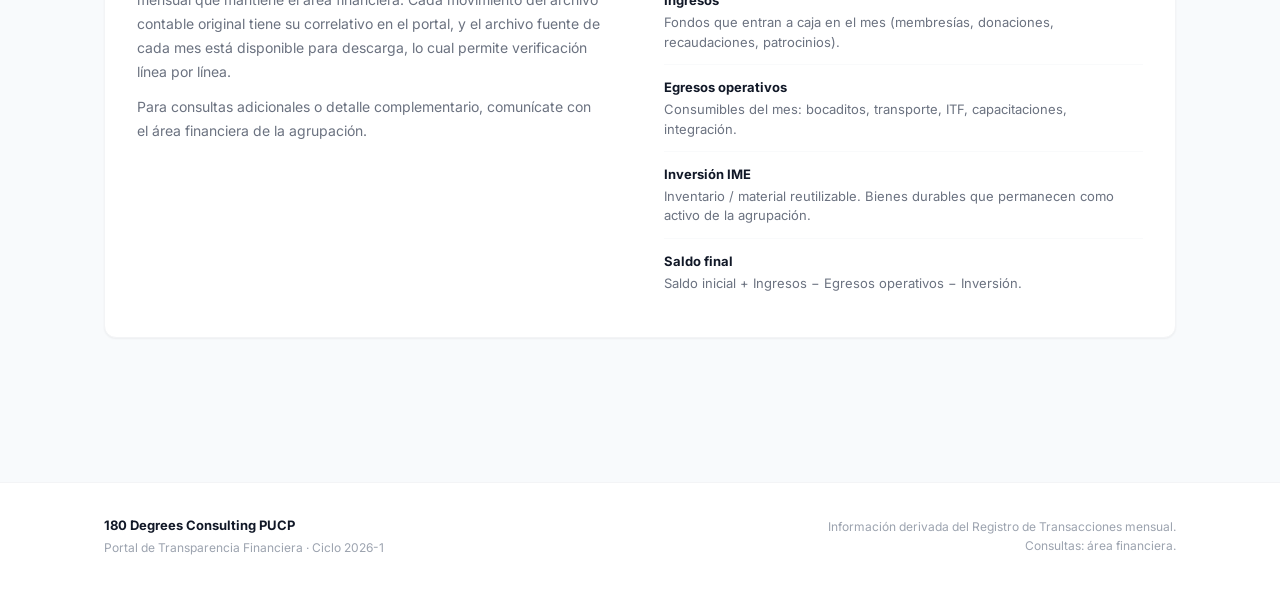
==== commit d3f6c617: "clean" ====
--- a/site/index.html
+++ b/site/index.html
@@ -4,9 +4,10 @@
 <meta charset="UTF-8">
 <meta name="viewport" content="width=device-width, initial-scale=1.0">
 <title>180DC PUCP · Transparencia Financiera</title>
+<link rel="icon" type="image/svg+xml" href="./assets/favicon.svg">
 <link rel="preconnect" href="https://fonts.googleapis.com">
 <link rel="preconnect" href="https://fonts.gstatic.com" crossorigin>
-<link href="https://fonts.googleapis.com/css2?family=Inter:wght@400;500;600;700;800;900&family=Fraunces:opsz,wght@9..144,400;9..144,600;9..144,700&display=swap" rel="stylesheet">
+<link href="https://fonts.googleapis.com/css2?family=Inter:wght@400;500;600;700;800&display=swap" rel="stylesheet">
 <link rel="stylesheet" href="./assets/style.css">
 </head>
 <body>
--- a/site/assets/style.css
+++ b/site/assets/style.css
@@ -1,19 +1,15 @@
 /* =================================================================
-   180 Degrees Consulting PUCP — Transparencia Financiera
-   Editorial financial report design
+   180DC PUCP — Portal de Transparencia Financiera
    ================================================================= */
 
 :root {
-  /* Brand 180DC */
   --brand:        #7AB929;
-  --brand-dark:   #5E8F1F;
-  --brand-darker: #436619;
-  --brand-soft:   #F4FAEB;
-  --brand-tint:   #EBF5D9;
-
-  /* Ink scale */
-  --ink:          #0A0A0A;
-  --ink-2:        #171717;
+  --brand-dark:   #5A9A16;
+  --brand-soft:   #f1f8e8;
+  --brand-tint:   #e4f2d1;
+
+  --ink:          #111827;
+  --ink-2:        #1F2937;
   --gray-900:     #1F2937;
   --gray-800:     #374151;
   --gray-700:     #4B5563;
@@ -24,29 +20,27 @@
   --gray-200:     #F3F4F6;
   --gray-100:     #F9FAFB;
 
-  /* Surfaces */
-  --canvas:       #FAFAF7;
-  --paper:        #FFFFFF;
-
-  /* Semantic */
-  --verde:        #15803D;
-  --verde-soft:   #DCFCE7;
-  --rojo:         #B91C1C;
-  --rojo-soft:    #FEE2E2;
-  --ambar:        #B45309;
-  --ambar-soft:   #FEF3C7;
-
-  /* System */
-  --radius:       10px;
-  --radius-lg:    16px;
-  --radius-sm:    6px;
-  --shadow-xs:    0 1px 2px rgba(10,10,10,.04);
-  --shadow-sm:    0 1px 3px rgba(10,10,10,.06), 0 1px 2px rgba(10,10,10,.04);
-  --shadow:       0 4px 12px -2px rgba(10,10,10,.08), 0 2px 4px -1px rgba(10,10,10,.04);
-  --shadow-lg:    0 16px 40px -12px rgba(10,10,10,.14);
-}
-
-* { box-sizing: border-box; }
+  --white:        #FFFFFF;
+  --canvas:       #F8FAFC;
+
+  --verde:        #16a34a;
+  --verde-bg:     #f0fdf4;
+  --rojo:         #dc2626;
+  --rojo-bg:      #fef2f2;
+  --ambar:        #d97706;
+  --ambar-bg:     #fffbeb;
+
+  --radius:       8px;
+  --radius-lg:    12px;
+  --radius-xl:    16px;
+  --shadow-sm:    0 1px 2px rgba(0,0,0,.05);
+  --shadow:       0 1px 3px rgba(0,0,0,.08), 0 1px 2px rgba(0,0,0,.04);
+  --shadow-md:    0 4px 6px -1px rgba(0,0,0,.07), 0 2px 4px -2px rgba(0,0,0,.05);
+  --shadow-lg:    0 10px 15px -3px rgba(0,0,0,.07), 0 4px 6px -4px rgba(0,0,0,.05);
+  --transition:   .2s ease;
+}
+
+*, *::before, *::after { box-sizing: border-box; }
 
 html {
   scroll-behavior: smooth;
@@ -55,286 +49,268 @@
 
 body {
   margin: 0;
-  font-family: 'Inter', -apple-system, BlinkMacSystemFont, 'Segoe UI', Roboto, sans-serif;
+  font-family: 'Inter', system-ui, -apple-system, sans-serif;
   font-size: 15px;
-  line-height: 1.55;
+  line-height: 1.6;
   color: var(--ink);
   background: var(--canvas);
   -webkit-font-smoothing: antialiased;
-  -moz-osx-font-smoothing: grayscale;
-  font-feature-settings: 'ss01', 'cv11';
-}
+}
+
+img, svg { vertical-align: middle; }
 
 .wrap {
-  max-width: 1180px;
+  max-width: 1120px;
   margin: 0 auto;
-  padding: 0 28px;
-}
-
-/* =================================================================
-   EYEBROW (small uppercase label)
+  padding: 0 24px;
+}
+
+/* =================================================================
+   HEADER
+   ================================================================= */
+.site-header {
+  position: sticky;
+  top: 0;
+  z-index: 100;
+  background: rgba(255,255,255,.85);
+  backdrop-filter: blur(12px);
+  -webkit-backdrop-filter: blur(12px);
+  border-bottom: 1px solid var(--gray-200);
+}
+
+.header-inner {
+  display: flex;
+  align-items: center;
+  height: 60px;
+  gap: 24px;
+}
+
+.brand {
+  display: flex;
+  align-items: center;
+  gap: 10px;
+  text-decoration: none;
+  color: var(--ink);
+  flex-shrink: 0;
+}
+
+.brand-mark { flex-shrink: 0; }
+
+.brand-text {
+  display: flex;
+  flex-direction: column;
+  line-height: 1.15;
+}
+
+.brand-name {
+  font-size: 14px;
+  font-weight: 700;
+  color: var(--ink);
+  letter-spacing: -.01em;
+}
+
+.brand-sub {
+  font-size: 11px;
+  font-weight: 500;
+  color: var(--gray-500);
+  letter-spacing: .01em;
+}
+
+/* Nav */
+.main-nav {
+  display: flex;
+  gap: 2px;
+  flex: 1;
+  justify-content: center;
+  overflow-x: auto;
+  -webkit-overflow-scrolling: touch;
+  scrollbar-width: none;
+}
+.main-nav::-webkit-scrollbar { display: none; }
+
+.main-nav a {
+  padding: 6px 14px;
+  color: var(--gray-600);
+  text-decoration: none;
+  font-size: 13.5px;
+  font-weight: 500;
+  border-radius: 6px;
+  transition: all var(--transition);
+  white-space: nowrap;
+}
+
+.main-nav a:hover {
+  color: var(--ink);
+  background: var(--gray-100);
+}
+
+.main-nav a.active {
+  color: var(--brand-dark);
+  background: var(--brand-soft);
+  font-weight: 600;
+}
+
+.header-status {
+  display: flex;
+  align-items: center;
+  gap: 6px;
+  font-size: 12px;
+  font-weight: 600;
+  color: var(--gray-600);
+  flex-shrink: 0;
+  white-space: nowrap;
+}
+
+.status-dot {
+  width: 7px;
+  height: 7px;
+  border-radius: 50%;
+  background: var(--brand);
+  flex-shrink: 0;
+}
+
+/* =================================================================
+   MAIN
+   ================================================================= */
+main.wrap {
+  padding-top: 32px;
+  padding-bottom: 80px;
+}
+
+/* =================================================================
+   UTILITY
    ================================================================= */
 .eyebrow {
   font-size: 11px;
   font-weight: 600;
   text-transform: uppercase;
-  letter-spacing: 0.1em;
-  color: var(--gray-600);
-  margin: 0 0 8px;
+  letter-spacing: .08em;
+  color: var(--gray-500);
+  margin: 0 0 6px;
 }
 
 .section-eyebrow {
   font-size: 11px;
   font-weight: 700;
   text-transform: uppercase;
-  letter-spacing: 0.12em;
+  letter-spacing: .1em;
   color: var(--brand-dark);
-  margin: 0 0 6px;
-}
-
-/* =================================================================
-   HEADER
-   ================================================================= */
-.site-header {
-  background: var(--paper);
-  border-bottom: 1px solid var(--gray-300);
-  position: sticky;
-  top: 0;
-  z-index: 100;
-  backdrop-filter: saturate(180%) blur(10px);
-  background: rgba(255, 255, 255, 0.92);
-}
-
-.header-inner {
-  display: flex;
-  align-items: center;
-  gap: 32px;
-  padding-top: 18px;
-  padding-bottom: 18px;
-}
-
-.brand {
-  display: flex;
-  align-items: center;
-  gap: 12px;
+  margin: 0 0 4px;
+}
+
+.muted { color: var(--gray-500); font-size: 14px; padding: 20px 24px; }
+
+.verde { color: var(--verde) !important; }
+.rojo  { color: var(--rojo) !important; }
+.ambar { color: var(--ambar) !important; }
+
+/* =================================================================
+   BREADCRUMB
+   ================================================================= */
+.breadcrumb {
+  display: flex;
+  align-items: center;
+  gap: 8px;
+  font-size: 13px;
+  margin-bottom: 20px;
+  color: var(--gray-500);
+}
+
+.breadcrumb a {
+  color: var(--gray-500);
   text-decoration: none;
-  color: var(--ink);
-  flex-shrink: 0;
-}
-
-.brand-mark { flex-shrink: 0; }
-
-.brand-text {
-  display: flex;
-  flex-direction: column;
+  transition: color var(--transition);
+}
+
+.breadcrumb a:hover { color: var(--brand-dark); }
+.bc-sep { color: var(--gray-400); font-size: 11px; }
+.breadcrumb span:last-child { color: var(--gray-700); font-weight: 500; }
+
+/* =================================================================
+   INDEX HERO
+   ================================================================= */
+.index-hero {
+  padding: 40px 0 44px;
+  margin-bottom: 36px;
+}
+
+.hero-title {
+  font-size: 42px;
+  font-weight: 800;
   line-height: 1.1;
-}
-
-.brand-name {
-  font-size: 15px;
-  font-weight: 700;
-  letter-spacing: -0.01em;
-  color: var(--ink);
-}
-
-.brand-sub {
-  font-size: 11px;
-  font-weight: 500;
+  letter-spacing: -.03em;
+  margin: 0 0 12px;
+  color: var(--ink);
+}
+
+.hero-lead {
+  font-size: 16px;
+  line-height: 1.65;
   color: var(--gray-600);
-  margin-top: 2px;
-  letter-spacing: 0.02em;
-}
-
-.main-nav {
-  display: flex;
-  gap: 4px;
-  flex: 1;
-  justify-content: center;
-  overflow-x: auto;
-}
-
-.main-nav a {
-  padding: 7px 14px;
-  color: var(--gray-600);
-  text-decoration: none;
-  font-size: 14px;
-  font-weight: 500;
-  border-radius: 6px;
-  transition: color .15s ease, background .15s ease;
-  white-space: nowrap;
-}
-
-.main-nav a:hover {
-  color: var(--ink);
-  background: var(--gray-200);
-}
-
-.main-nav a.active {
-  color: var(--brand-darker);
-  background: var(--brand-tint);
+  max-width: 580px;
+  margin: 0 0 32px;
+}
+
+.hero-saldo-strip {
+  background: var(--white);
+  border: 1px solid var(--gray-200);
+  border-radius: var(--radius-xl);
+  padding: 28px 32px;
+  display: inline-block;
+  box-shadow: var(--shadow-sm);
+}
+
+.hero-saldo-big {
+  font-size: 40px;
+  font-weight: 800;
+  letter-spacing: -.03em;
+  color: var(--ink);
+  line-height: 1;
+  font-variant-numeric: tabular-nums;
+  margin: 6px 0 10px;
+}
+
+.hero-saldo-delta {
+  display: inline-flex;
+  align-items: center;
+  gap: 6px;
+  font-size: 13px;
   font-weight: 600;
-}
-
-.header-status {
-  display: flex;
-  align-items: center;
-  gap: 8px;
+  margin: 0;
+  padding: 4px 10px;
+  border-radius: 20px;
+}
+
+.hero-saldo-delta.up   { color: var(--verde); background: var(--verde-bg); }
+.hero-saldo-delta.down { color: var(--rojo); background: var(--rojo-bg); }
+
+.hero-saldo-delta .arrow {
   font-size: 12px;
-  font-weight: 600;
-  color: var(--gray-700);
-  letter-spacing: 0.02em;
-  flex-shrink: 0;
-}
-
-.status-dot {
-  width: 8px;
-  height: 8px;
-  border-radius: 50%;
-  background: var(--brand);
-  box-shadow: 0 0 0 4px var(--brand-tint);
-  animation: pulse 2.4s ease-in-out infinite;
-}
-
-@keyframes pulse {
-  0%, 100% { opacity: 1; }
-  50%      { opacity: 0.55; }
-}
-
-/* =================================================================
-   MAIN
-   ================================================================= */
-main.wrap {
-  padding-top: 40px;
-  padding-bottom: 80px;
-}
-
-/* =================================================================
-   BREADCRUMB
-   ================================================================= */
-.breadcrumb {
-  display: flex;
-  align-items: center;
-  gap: 8px;
-  font-size: 13px;
-  margin-bottom: 24px;
-  color: var(--gray-600);
-}
-
-.breadcrumb a {
-  color: var(--gray-600);
-  text-decoration: none;
-  transition: color .15s ease;
-}
-
-.breadcrumb a:hover { color: var(--brand-dark); }
-
-.bc-sep { color: var(--gray-400); }
-
-.breadcrumb span:last-child {
-  color: var(--ink);
-  font-weight: 500;
-}
-
-/* =================================================================
-   INDEX HERO
-   ================================================================= */
-.index-hero {
-  padding: 32px 0 48px;
-  border-bottom: 1px solid var(--gray-300);
-  margin-bottom: 40px;
-}
-
-.hero-title {
-  font-family: 'Fraunces', Georgia, serif;
-  font-size: 56px;
-  font-weight: 600;
-  line-height: 1.05;
-  letter-spacing: -0.025em;
-  margin: 0 0 16px;
-  color: var(--ink);
-  max-width: 14ch;
-}
-
-.hero-lead {
-  font-size: 17px;
-  line-height: 1.6;
-  color: var(--gray-700);
-  max-width: 640px;
-  margin: 0 0 36px;
-}
-
-.hero-saldo-strip {
-  display: flex;
-  gap: 32px;
-  align-items: flex-end;
-}
-
-.hero-saldo-big {
+  font-weight: 800;
+}
+
+/* =================================================================
+   PAGE HERO (mes)
+   ================================================================= */
+.page-hero { margin-bottom: 28px; }
+
+.page-title {
   font-size: 48px;
   font-weight: 800;
-  letter-spacing: -0.03em;
-  color: var(--ink);
   line-height: 1;
-  font-variant-numeric: tabular-nums;
-  margin: 4px 0 10px;
-}
-
-.hero-saldo-delta {
-  display: inline-flex;
-  align-items: center;
-  gap: 6px;
-  font-size: 14px;
-  font-weight: 500;
-  margin: 0;
-}
-
-.hero-saldo-delta.up   { color: var(--verde); }
-.hero-saldo-delta.down { color: var(--rojo); }
-.hero-saldo-delta .arrow {
-  display: inline-flex;
-  width: 18px;
-  height: 18px;
-  align-items: center;
-  justify-content: center;
-  border-radius: 999px;
-  background: currentColor;
-  color: var(--paper);
-  font-size: 11px;
-  font-weight: 700;
-}
-
-/* =================================================================
-   PAGE HERO (mes)
-   ================================================================= */
-.page-hero {
-  margin-bottom: 32px;
-}
-
-.page-title {
-  font-family: 'Fraunces', Georgia, serif;
-  font-size: 72px;
-  font-weight: 600;
-  line-height: 0.95;
-  letter-spacing: -0.035em;
-  margin: 4px 0 16px;
+  letter-spacing: -.035em;
+  margin: 4px 0 14px;
   color: var(--ink);
 }
 
 .page-meta {
   font-size: 13px;
-  color: var(--gray-600);
-  margin: 0;
-}
-
-.page-meta strong {
-  color: var(--gray-800);
-  font-weight: 600;
-}
-
-.meta-sep {
-  color: var(--gray-400);
-  margin: 0 8px;
-}
+  color: var(--gray-500);
+  margin: 0;
+}
+
+.page-meta strong { color: var(--gray-700); font-weight: 600; }
+.meta-sep { color: var(--gray-300); margin: 0 8px; }
 
 /* =================================================================
    HERO SALDO (mes)
@@ -342,44 +318,41 @@
 .hero-saldo {
   display: grid;
   grid-template-columns: 1fr;
-  gap: 0;
-  background: var(--paper);
-  border: 1px solid var(--gray-300);
-  border-radius: var(--radius-lg);
+  background: var(--white);
+  border: 1px solid var(--gray-200);
+  border-radius: var(--radius-xl);
   overflow: hidden;
-  margin-bottom: 32px;
+  margin-bottom: 24px;
+  box-shadow: var(--shadow-sm);
 }
 
 @media (min-width: 820px) {
-  .hero-saldo { grid-template-columns: 1.1fr 1fr; }
+  .hero-saldo { grid-template-columns: 1fr 1fr; }
 }
 
 .hero-saldo-main {
-  padding: 32px 36px;
-  background: linear-gradient(135deg, var(--brand-soft) 0%, var(--paper) 100%);
-  border-right: 1px solid var(--gray-300);
-}
-
+  padding: 32px;
+  background: linear-gradient(135deg, var(--brand-soft) 0%, var(--white) 100%);
+}
+
+@media (min-width: 820px) {
+  .hero-saldo-main { border-right: 1px solid var(--gray-200); }
+}
 @media (max-width: 819px) {
-  .hero-saldo-main {
-    border-right: 0;
-    border-bottom: 1px solid var(--gray-300);
-  }
+  .hero-saldo-main { border-bottom: 1px solid var(--gray-200); }
 }
 
 .hero-saldo-num {
-  font-size: 52px;
+  font-size: 44px;
   font-weight: 800;
-  letter-spacing: -0.03em;
+  letter-spacing: -.03em;
   color: var(--ink);
   line-height: 1;
   font-variant-numeric: tabular-nums;
-  margin: 4px 0 12px;
-}
-
-.hero-saldo-calc {
-  padding: 32px 36px;
-}
+  margin: 6px 0 12px;
+}
+
+.hero-saldo-calc { padding: 28px 32px; }
 
 .calc-list {
   margin: 12px 0 0;
@@ -391,16 +364,16 @@
   display: flex;
   justify-content: space-between;
   align-items: baseline;
-  padding: 10px 0;
-  border-bottom: 1px dashed var(--gray-300);
+  padding: 9px 0;
+  border-bottom: 1px solid var(--gray-100);
 }
 
 .calc-list > div:last-child { border-bottom: 0; }
 
 .calc-list dt {
   margin: 0;
-  font-size: 13.5px;
-  color: var(--gray-700);
+  font-size: 13px;
+  color: var(--gray-600);
   display: flex;
   align-items: center;
   gap: 8px;
@@ -408,7 +381,7 @@
 
 .calc-list dd {
   margin: 0;
-  font-size: 14.5px;
+  font-size: 14px;
   font-weight: 600;
   font-variant-numeric: tabular-nums;
   color: var(--ink);
@@ -425,14 +398,14 @@
   font-weight: 700;
 }
 
-.calc-list .op-sign.verde { background: var(--verde-soft); color: var(--verde); }
-.calc-list .op-sign.rojo  { background: var(--rojo-soft);  color: var(--rojo); }
-.calc-list .op-sign.ambar { background: var(--ambar-soft); color: var(--ambar); }
+.calc-list .op-sign.verde { background: var(--verde-bg); color: var(--verde); }
+.calc-list .op-sign.rojo  { background: var(--rojo-bg); color: var(--rojo); }
+.calc-list .op-sign.ambar { background: var(--ambar-bg); color: var(--ambar); }
 
 .calc-list .total {
   margin-top: 8px;
-  padding-top: 14px;
-  border-top: 1px solid var(--gray-400);
+  padding-top: 12px;
+  border-top: 2px solid var(--gray-200);
   border-bottom: 0;
 }
 
@@ -440,8 +413,8 @@
   font-size: 12px;
   font-weight: 700;
   text-transform: uppercase;
-  letter-spacing: 0.08em;
-  color: var(--gray-700);
+  letter-spacing: .06em;
+  color: var(--gray-600);
 }
 
 .calc-list .total dd {
@@ -456,12 +429,12 @@
 .stat-strip {
   display: grid;
   grid-template-columns: repeat(2, 1fr);
-  gap: 0;
-  background: var(--paper);
-  border: 1px solid var(--gray-300);
+  gap: 1px;
+  background: var(--gray-200);
+  border: 1px solid var(--gray-200);
   border-radius: var(--radius-lg);
   overflow: hidden;
-  margin-bottom: 56px;
+  margin-bottom: 48px;
 }
 
 @media (min-width: 640px) { .stat-strip { grid-template-columns: repeat(4, 1fr); } }
@@ -469,35 +442,27 @@
 @media (min-width: 640px) { .stat-strip-index { grid-template-columns: repeat(5, 1fr); } }
 
 .stat {
-  padding: 18px 22px;
+  padding: 16px 20px;
   display: flex;
   flex-direction: column;
-  gap: 6px;
-  border-right: 1px solid var(--gray-300);
-  border-bottom: 1px solid var(--gray-300);
-  position: relative;
-}
-
-.stat:last-child { border-right: 0; }
-
-@media (min-width: 640px) {
-  .stat { border-bottom: 0; }
+  gap: 4px;
+  background: var(--white);
 }
 
 .stat-label {
   font-size: 11px;
   font-weight: 600;
   text-transform: uppercase;
-  letter-spacing: 0.08em;
-  color: var(--gray-600);
+  letter-spacing: .06em;
+  color: var(--gray-500);
 }
 
 .stat-value {
-  font-size: 19px;
+  font-size: 18px;
   font-weight: 700;
   color: var(--ink);
   font-variant-numeric: tabular-nums;
-  letter-spacing: -0.015em;
+  letter-spacing: -.01em;
 }
 
 .stat-value.verde { color: var(--verde); }
@@ -507,30 +472,26 @@
 /* =================================================================
    SECTIONS
    ================================================================= */
-.section {
-  margin-bottom: 64px;
-}
-
+.section { margin-bottom: 56px; }
 .section:last-child { margin-bottom: 0; }
 
 .section-head {
   display: flex;
   justify-content: space-between;
   align-items: flex-end;
-  gap: 20px;
-  margin-bottom: 24px;
-  padding-bottom: 16px;
-  border-bottom: 1px solid var(--gray-300);
+  gap: 16px;
+  margin-bottom: 20px;
+  padding-bottom: 14px;
+  border-bottom: 2px solid var(--gray-200);
 }
 
 .section-title-big {
-  font-family: 'Fraunces', Georgia, serif;
-  font-size: 28px;
-  font-weight: 600;
-  letter-spacing: -0.02em;
-  margin: 0;
-  color: var(--ink);
-  line-height: 1.15;
+  font-size: 24px;
+  font-weight: 700;
+  letter-spacing: -.02em;
+  margin: 0;
+  color: var(--ink);
+  line-height: 1.2;
 }
 
 .section-total {
@@ -543,16 +504,16 @@
   font-size: 11px;
   font-weight: 600;
   text-transform: uppercase;
-  letter-spacing: 0.08em;
-  color: var(--gray-600);
+  letter-spacing: .06em;
+  color: var(--gray-500);
   margin-bottom: 2px;
 }
 
 .section-total .total-value {
-  font-size: 22px;
+  font-size: 20px;
   font-weight: 800;
   font-variant-numeric: tabular-nums;
-  letter-spacing: -0.02em;
+  letter-spacing: -.02em;
 }
 
 .section-total.verde .total-value { color: var(--verde); }
@@ -563,54 +524,50 @@
    ================================================================= */
 .info-box {
   background: var(--brand-soft);
-  border: 1px solid var(--brand-tint);
   border-left: 3px solid var(--brand);
-  border-radius: var(--radius);
+  border-radius: 0 var(--radius) var(--radius) 0;
   padding: 14px 18px;
-  margin-bottom: 20px;
-  font-size: 13.5px;
-  line-height: 1.55;
-  color: var(--gray-800);
+  margin-bottom: 16px;
+  font-size: 13px;
+  line-height: 1.6;
+  color: var(--gray-700);
 }
 
 .info-box strong {
   display: block;
   color: var(--ink);
   font-weight: 700;
-  margin-bottom: 4px;
-}
-
-/* =================================================================
-   TX LIST (estado de cuenta)
+  margin-bottom: 3px;
+}
+
+/* =================================================================
+   TX LIST (transaction rows)
    ================================================================= */
 .tx-list {
-  background: var(--paper);
-  border: 1px solid var(--gray-300);
+  background: var(--white);
+  border: 1px solid var(--gray-200);
   border-radius: var(--radius-lg);
   overflow: hidden;
+  box-shadow: var(--shadow-sm);
 }
 
 .tx-row {
-  padding: 20px 24px;
-  border-bottom: 1px solid var(--gray-200);
-  transition: background .15s ease;
+  padding: 18px 24px;
+  border-bottom: 1px solid var(--gray-100);
+  transition: background var(--transition);
   position: relative;
 }
 
 .tx-row:last-child { border-bottom: 0; }
-
 .tx-row:hover { background: var(--gray-100); }
 
 .tx-row::before {
   content: "";
   position: absolute;
   left: 0;
-  top: 50%;
-  transform: translateY(-50%);
+  top: 0;
+  bottom: 0;
   width: 3px;
-  height: 24px;
-  border-radius: 0 2px 2px 0;
-  background: var(--gray-300);
 }
 
 .tx-in::before  { background: var(--verde); }
@@ -622,23 +579,21 @@
   justify-content: space-between;
   align-items: baseline;
   gap: 16px;
-  margin-bottom: 6px;
+  margin-bottom: 4px;
 }
 
 .tx-title {
   margin: 0;
-  font-size: 15px;
+  font-size: 14.5px;
   font-weight: 600;
   color: var(--ink);
-  letter-spacing: -0.005em;
 }
 
 .tx-monto {
-  font-size: 17px;
+  font-size: 16px;
   font-weight: 700;
   font-variant-numeric: tabular-nums;
   white-space: nowrap;
-  letter-spacing: -0.015em;
 }
 
 .tx-monto.in  { color: var(--verde); }
@@ -651,8 +606,8 @@
   align-items: center;
   gap: 8px;
   font-size: 12px;
-  color: var(--gray-600);
-  margin-bottom: 8px;
+  color: var(--gray-500);
+  margin-bottom: 6px;
 }
 
 .row-meta-item { font-weight: 500; }
@@ -668,26 +623,24 @@
 .row-badge {
   display: inline-block;
   padding: 2px 8px;
-  border-radius: 999px;
-  font-size: 10.5px;
+  border-radius: 4px;
+  font-size: 10px;
   font-weight: 700;
   text-transform: uppercase;
-  letter-spacing: 0.05em;
-}
-
-.row-badge.in  { background: var(--verde-soft); color: var(--verde); }
-.row-badge.op  { background: var(--rojo-soft);  color: var(--rojo); }
-.row-badge.inv { background: var(--ambar-soft); color: var(--ambar); }
+  letter-spacing: .04em;
+}
+
+.row-badge.in  { background: var(--verde-bg); color: var(--verde); }
+.row-badge.op  { background: var(--rojo-bg); color: var(--rojo); }
+.row-badge.inv { background: var(--ambar-bg); color: var(--ambar); }
 
 .tx-desc {
   margin: 0;
-  font-size: 13.5px;
+  font-size: 13px;
   line-height: 1.6;
-  color: var(--gray-700);
-  max-width: 78ch;
-}
-
-.muted { color: var(--gray-600); font-size: 14px; padding: 20px; }
+  color: var(--gray-600);
+  max-width: 72ch;
+}
 
 /* =================================================================
    CHARTS
@@ -695,7 +648,7 @@
 .chart-grid {
   display: grid;
   grid-template-columns: 1fr;
-  gap: 20px;
+  gap: 16px;
 }
 
 @media (min-width: 820px) {
@@ -703,27 +656,28 @@
 }
 
 .chart-block {
-  background: var(--paper);
-  border: 1px solid var(--gray-300);
+  background: var(--white);
+  border: 1px solid var(--gray-200);
   border-radius: var(--radius-lg);
-  padding: 28px 30px;
+  padding: 24px 28px;
+  box-shadow: var(--shadow-sm);
 }
 
 .chart-title {
-  margin: 0 0 24px;
-  font-size: 12px;
+  margin: 0 0 20px;
+  font-size: 11px;
   font-weight: 700;
   text-transform: uppercase;
-  letter-spacing: 0.1em;
-  color: var(--gray-600);
+  letter-spacing: .08em;
+  color: var(--gray-500);
 }
 
 .chart-empty {
   display: flex;
   align-items: center;
   justify-content: center;
-  height: 220px;
-  color: var(--gray-500);
+  height: 200px;
+  color: var(--gray-400);
   font-size: 13px;
 }
 
@@ -735,7 +689,7 @@
 }
 
 @media (min-width: 520px) {
-  .donut-block { grid-template-columns: 220px 1fr; }
+  .donut-block { grid-template-columns: 200px 1fr; }
 }
 
 .donut-legend {
@@ -746,147 +700,116 @@
 
 .donut-legend li {
   display: grid;
-  grid-template-columns: 10px 1fr auto auto;
-  align-items: center;
-  gap: 12px;
-  padding: 9px 0;
-  border-bottom: 1px solid var(--gray-200);
+  grid-template-columns: 8px 1fr auto auto;
+  align-items: center;
+  gap: 10px;
+  padding: 8px 0;
+  border-bottom: 1px solid var(--gray-100);
   font-size: 13px;
 }
 
 .donut-legend li:last-child { border-bottom: 0; }
 
 .donut-legend .dot {
-  width: 10px;
-  height: 10px;
+  width: 8px;
+  height: 8px;
   border-radius: 50%;
 }
 
-.donut-legend .lbl {
-  color: var(--gray-800);
-  font-weight: 500;
-}
-
-.donut-legend .pct {
-  font-variant-numeric: tabular-nums;
-  color: var(--gray-500);
-  font-weight: 500;
-  font-size: 12px;
-}
-
-.donut-legend .val {
-  font-variant-numeric: tabular-nums;
-  color: var(--ink);
-  font-weight: 700;
-  font-size: 13px;
-}
-
-/* =================================================================
-   PULL QUOTE / ANÁLISIS
+.donut-legend .lbl { color: var(--gray-700); font-weight: 500; }
+.donut-legend .pct { font-variant-numeric: tabular-nums; color: var(--gray-400); font-size: 12px; }
+.donut-legend .val { font-variant-numeric: tabular-nums; color: var(--ink); font-weight: 700; font-size: 13px; }
+
+/* =================================================================
+   ANÁLISIS
    ================================================================= */
 .analisis-section {
-  margin-bottom: 64px;
-  padding: 36px 40px;
-  background: var(--paper);
-  border: 1px solid var(--gray-300);
+  margin-bottom: 56px;
+  padding: 28px 32px;
+  background: var(--white);
+  border: 1px solid var(--gray-200);
+  border-left: 3px solid var(--brand);
+  border-radius: 0 var(--radius-lg) var(--radius-lg) 0;
+  box-shadow: var(--shadow-sm);
+}
+
+.analisis-section .section-eyebrow { margin-bottom: 4px; }
+
+.pullquote {
+  margin: 12px 0 0;
+  font-size: 17px;
+  font-weight: 400;
+  line-height: 1.65;
+  color: var(--gray-700);
+  max-width: 64ch;
+}
+
+.pullquote strong { color: var(--ink); font-weight: 600; }
+
+/* =================================================================
+   DESCARGA
+   ================================================================= */
+.descarga {
+  display: flex;
+  flex-wrap: wrap;
+  gap: 20px;
+  justify-content: space-between;
+  align-items: center;
+  background: var(--ink);
   border-radius: var(--radius-lg);
-  position: relative;
-}
-
-.analisis-section::before {
-  content: "";
-  position: absolute;
-  top: 36px;
-  left: -1px;
-  width: 4px;
-  height: calc(100% - 72px);
-  background: var(--brand);
-  border-radius: 0 2px 2px 0;
-}
-
-.pullquote {
-  margin: 16px 0 0;
-  font-family: 'Fraunces', Georgia, serif;
-  font-size: 21px;
-  font-weight: 400;
+  padding: 24px 28px;
+}
+
+.descarga-info { flex: 1; min-width: 240px; }
+
+.descarga-info .eyebrow { color: var(--brand); margin-bottom: 6px; }
+
+.descarga-info h4 {
+  margin: 0 0 4px;
+  font-size: 16px;
+  font-weight: 600;
+  color: var(--white);
+}
+
+.descarga-info p {
+  margin: 0;
+  font-size: 13px;
+  color: rgba(255,255,255,.55);
   line-height: 1.5;
-  color: var(--gray-900);
-  letter-spacing: -0.012em;
-  max-width: 64ch;
-}
-
-.pullquote strong {
-  color: var(--ink);
-  font-weight: 600;
-}
-
-/* =================================================================
-   DESCARGA
-   ================================================================= */
-.descarga {
-  display: flex;
-  flex-wrap: wrap;
-  gap: 24px;
-  justify-content: space-between;
-  align-items: center;
-  background: var(--ink);
-  color: var(--paper);
-  border-radius: var(--radius-lg);
-  padding: 28px 32px;
-}
-
-.descarga-info { flex: 1; min-width: 260px; }
-
-.descarga-info .eyebrow {
-  color: var(--brand);
-  margin-bottom: 8px;
-}
-
-.descarga-info h4 {
-  margin: 0 0 6px;
-  font-size: 18px;
-  font-weight: 600;
-  color: var(--paper);
-}
-
-.descarga-info p {
-  margin: 0;
-  font-size: 13.5px;
-  color: rgba(255, 255, 255, 0.65);
-  line-height: 1.5;
-  max-width: 56ch;
+  max-width: 50ch;
 }
 
 .btn-descarga {
   display: inline-flex;
   align-items: center;
-  gap: 10px;
+  gap: 8px;
   background: var(--brand);
-  color: var(--ink);
-  padding: 13px 22px;
+  color: var(--white);
+  padding: 10px 20px;
   border-radius: var(--radius);
   text-decoration: none;
-  font-size: 14px;
-  font-weight: 700;
-  transition: background .15s ease, transform .15s ease;
-  letter-spacing: -0.01em;
+  font-size: 13px;
+  font-weight: 700;
+  transition: all var(--transition);
+  letter-spacing: -.01em;
 }
 
 .btn-descarga:hover {
   background: #8DCB39;
   transform: translateY(-1px);
+  box-shadow: 0 4px 12px rgba(122,185,41,.3);
 }
 
 .btn-arrow {
   display: inline-flex;
-  width: 22px;
-  height: 22px;
+  width: 20px;
+  height: 20px;
   border-radius: 50%;
-  background: var(--ink);
-  color: var(--brand);
+  background: rgba(255,255,255,.2);
+  color: var(--white);
   align-items: center;
   justify-content: center;
-  font-size: 13px;
+  font-size: 12px;
   font-weight: 700;
 }
 
@@ -895,83 +818,67 @@
    ================================================================= */
 .meses-grid {
   display: grid;
-  grid-template-columns: repeat(auto-fit, minmax(320px, 1fr));
-  gap: 18px;
+  grid-template-columns: repeat(auto-fill, minmax(280px, 1fr));
+  gap: 16px;
 }
 
 .mes-card {
   display: flex;
   flex-direction: column;
-  background: var(--paper);
-  border: 1px solid var(--gray-300);
+  background: var(--white);
+  border: 1px solid var(--gray-200);
   border-radius: var(--radius-lg);
-  padding: 28px 30px;
+  padding: 24px;
   text-decoration: none;
   color: inherit;
-  transition: transform .2s ease, box-shadow .2s ease, border-color .2s ease;
-  position: relative;
-  overflow: hidden;
-}
-
-.mes-card::after {
-  content: "";
-  position: absolute;
-  top: 0; left: 0; right: 0;
-  height: 3px;
-  background: var(--brand);
-  transform: scaleX(0);
-  transform-origin: left;
-  transition: transform .3s ease;
+  transition: all var(--transition);
+  box-shadow: var(--shadow-sm);
 }
 
 .mes-card:hover {
-  border-color: var(--gray-400);
-  box-shadow: var(--shadow-lg);
-  transform: translateY(-3px);
-}
-
-.mes-card:hover::after { transform: scaleX(1); }
+  border-color: var(--brand);
+  box-shadow: var(--shadow-md);
+  transform: translateY(-2px);
+}
 
 .mes-card-head {
   display: flex;
   justify-content: space-between;
   align-items: flex-start;
-  margin-bottom: 24px;
+  margin-bottom: 20px;
 }
 
 .mes-card-title {
-  font-family: 'Fraunces', Georgia, serif;
-  font-size: 32px;
-  font-weight: 600;
-  letter-spacing: -0.02em;
-  margin: 0;
+  font-size: 26px;
+  font-weight: 800;
+  letter-spacing: -.02em;
+  margin: 2px 0 0;
   color: var(--ink);
   line-height: 1;
 }
 
 .mes-arrow {
-  color: var(--gray-400);
-  font-size: 20px;
-  transition: color .2s ease, transform .2s ease;
+  color: var(--gray-300);
+  font-size: 18px;
+  transition: all var(--transition);
   flex-shrink: 0;
-  margin-top: 6px;
 }
 
 .mes-card:hover .mes-arrow {
   color: var(--brand);
-  transform: translateX(4px);
+  transform: translateX(3px);
 }
 
 .mes-card-saldo {
-  margin-bottom: 20px;
-  padding-bottom: 20px;
-  border-bottom: 1px dashed var(--gray-300);
+  margin-bottom: 16px;
+  padding-bottom: 16px;
+  border-bottom: 1px solid var(--gray-100);
 }
 
 .mes-saldo-num {
-  font-size: 30px;
+  font-size: 28px;
   font-weight: 800;
-  letter-spacing: -0.025em;
+  letter-spacing: -.025em;
   color: var(--ink);
   line-height: 1;
   font-variant-numeric: tabular-nums;
@@ -981,32 +888,23 @@
 .mes-delta {
   display: inline-flex;
   align-items: center;
+  gap: 4px;
+  font-size: 12px;
+  font-weight: 600;
+  margin: 0;
+  padding: 2px 8px;
+  border-radius: 12px;
+}
+
+.mes-delta.up   { color: var(--verde); background: var(--verde-bg); }
+.mes-delta.down { color: var(--rojo); background: var(--rojo-bg); }
+
+.mes-delta .arrow { font-size: 11px; font-weight: 800; }
+
+.mes-card-stats {
+  display: flex;
+  flex-direction: column;
   gap: 6px;
-  font-size: 13px;
-  font-weight: 500;
-  margin: 0;
-}
-
-.mes-delta.up   { color: var(--verde); }
-.mes-delta.down { color: var(--rojo); }
-
-.mes-delta .arrow {
-  display: inline-flex;
-  width: 16px;
-  height: 16px;
-  border-radius: 999px;
-  align-items: center;
-  justify-content: center;
-  background: currentColor;
-  color: var(--paper);
-  font-size: 10px;
-  font-weight: 700;
-}
-
-.mes-card-stats {
-  display: grid;
-  grid-template-columns: 1fr;
-  gap: 8px;
 }
 
 .mes-card-stats > div {
@@ -1017,15 +915,14 @@
 
 .mes-card-stats span {
   font-size: 12px;
-  color: var(--gray-600);
+  color: var(--gray-500);
   font-weight: 500;
 }
 
 .mes-card-stats b {
-  font-size: 13.5px;
+  font-size: 13px;
   font-weight: 700;
   font-variant-numeric: tabular-nums;
-  letter-spacing: -0.01em;
 }
 
 .mes-card-stats b.verde { color: var(--verde); }
@@ -1039,70 +936,71 @@
   display: grid;
   grid-template-columns: 1fr;
   gap: 40px;
-  padding-top: 32px;
-  border-top: 1px solid var(--gray-300);
+  padding: 32px;
+  background: var(--white);
+  border: 1px solid var(--gray-200);
+  border-radius: var(--radius-lg);
+  box-shadow: var(--shadow-sm);
 }
 
 @media (min-width: 820px) {
-  .two-col { grid-template-columns: 1fr 1fr; gap: 56px; }
+  .two-col { grid-template-columns: 1fr 1fr; gap: 48px; }
 }
 
 .prose {
-  font-size: 14.5px;
+  font-size: 14px;
   line-height: 1.7;
-  color: var(--gray-700);
-  margin: 0 0 14px;
-  max-width: 56ch;
-}
-
-.prose em { color: var(--ink); font-style: italic; }
-
-.def-list {
-  margin: 16px 0 0;
-}
+  color: var(--gray-600);
+  margin: 0 0 12px;
+  max-width: 52ch;
+}
+
+.prose em { color: var(--gray-700); font-style: italic; }
+
+.def-list { margin: 14px 0 0; }
 
 .def-list > div {
-  padding: 14px 0;
-  border-bottom: 1px solid var(--gray-300);
+  padding: 12px 0;
+  border-bottom: 1px solid var(--gray-100);
 }
 
 .def-list > div:last-child { border-bottom: 0; }
 
 .def-list dt {
-  margin: 0 0 4px;
-  font-size: 14px;
-  font-weight: 700;
-  color: var(--ink);
-  letter-spacing: -0.005em;
+  margin: 0 0 2px;
+  font-size: 13px;
+  font-weight: 700;
+  color: var(--ink);
 }
 
 .def-list dd {
   margin: 0;
-  font-size: 13.5px;
-  color: var(--gray-700);
-  line-height: 1.55;
+  font-size: 13px;
+  color: var(--gray-600);
+  line-height: 1.5;
 }
 
 /* =================================================================
    FOOTER
    ================================================================= */
 footer {
-  background: var(--paper);
-  border-top: 1px solid var(--gray-300);
-  padding: 36px 0;
-  margin-top: 80px;
+  background: var(--white);
+  border-top: 1px solid var(--gray-200);
+  padding: 32px 0;
+  margin-top: 64px;
 }
 
 .footer-inner {
   display: flex;
   flex-wrap: wrap;
   justify-content: space-between;
-  gap: 24px;
+  align-items: center;
+  gap: 16px;
 }
 
 .footer-title {
-  margin: 0 0 4px;
-  font-size: 14px;
+  margin: 0 0 2px;
+  font-size: 13px;
   font-weight: 700;
   color: var(--ink);
 }
@@ -1110,59 +1008,71 @@
 .footer-sub {
   margin: 0;
   font-size: 12px;
-  color: var(--gray-600);
-}
-
-.footer-meta {
-  text-align: right;
-}
+  color: var(--gray-500);
+}
+
+.footer-meta { text-align: right; }
 
 .footer-meta p {
   margin: 0;
   font-size: 12px;
-  color: var(--gray-600);
-  line-height: 1.7;
+  color: var(--gray-500);
+  line-height: 1.6;
 }
 
 /* =================================================================
    RESPONSIVE
    ================================================================= */
 @media (max-width: 760px) {
-  .wrap { padding: 0 18px; }
+  .wrap { padding: 0 16px; }
+
   .header-inner {
     flex-wrap: wrap;
-    gap: 12px;
-    padding-top: 14px;
-    padding-bottom: 14px;
+    height: auto;
+    padding: 12px 0;
+    gap: 10px;
   }
-  .main-nav { order: 3; width: 100%; justify-content: flex-start; }
+  .main-nav { order: 3; width: 100%; justify-content: flex-start; gap: 0; }
+  .main-nav a { padding: 6px 10px; font-size: 13px; }
   .header-status { font-size: 11px; }
-  .hero-title { font-size: 38px; }
-  .hero-lead { font-size: 15px; }
-  .hero-saldo-big { font-size: 36px; }
-  .page-title { font-size: 52px; }
-  .hero-saldo-num { font-size: 38px; }
-  .hero-saldo-main, .hero-saldo-calc { padding: 24px 22px; }
-  .section-title-big { font-size: 22px; }
-  .section-head { flex-direction: column; align-items: flex-start; }
+
+  .hero-title { font-size: 30px; }
+  .hero-lead { font-size: 14px; }
+  .hero-saldo-big { font-size: 32px; }
+  .hero-saldo-strip { padding: 20px 24px; display: block; }
+
+  .page-title { font-size: 36px; }
+  .hero-saldo-num { font-size: 32px; }
+  .hero-saldo-main, .hero-saldo-calc { padding: 20px; }
+
+  .section-title-big { font-size: 20px; }
+  .section-head { flex-direction: column; align-items: flex-start; gap: 8px; }
   .section-total { text-align: left; }
-  .tx-row { padding: 16px 20px; }
-  .tx-head { flex-direction: column; gap: 4px; }
-  .tx-monto { font-size: 18px; }
-  .analisis-section { padding: 24px 22px; }
-  .pullquote { font-size: 17px; }
-  .descarga { padding: 22px 24px; }
+
+  .tx-row { padding: 14px 18px; }
+  .tx-head { flex-direction: column; gap: 2px; }
+
+  .analisis-section { padding: 20px 22px; }
+  .pullquote { font-size: 15px; }
+
+  .descarga { padding: 20px; }
   .btn-descarga { width: 100%; justify-content: center; }
-  .chart-block { padding: 22px 20px; }
-  .mes-card { padding: 22px 24px; }
-  .mes-saldo-num { font-size: 26px; }
-  .footer-inner { flex-direction: column; }
+
+  .chart-block { padding: 20px; }
+  .mes-card { padding: 18px 20px; }
+  .mes-card-title { font-size: 22px; }
+  .mes-saldo-num { font-size: 24px; }
+
+  .two-col { padding: 24px 20px; }
+
+  .footer-inner { flex-direction: column; align-items: flex-start; }
   .footer-meta { text-align: left; }
 }
 
 @media print {
   body { background: white; }
-  .site-header, footer { box-shadow: none; }
+  .site-header { position: static; backdrop-filter: none; }
   .main-nav, .header-status { display: none; }
   .tx-row:hover { background: transparent; }
-}
+  .mes-card:hover { transform: none; box-shadow: none; }
+}
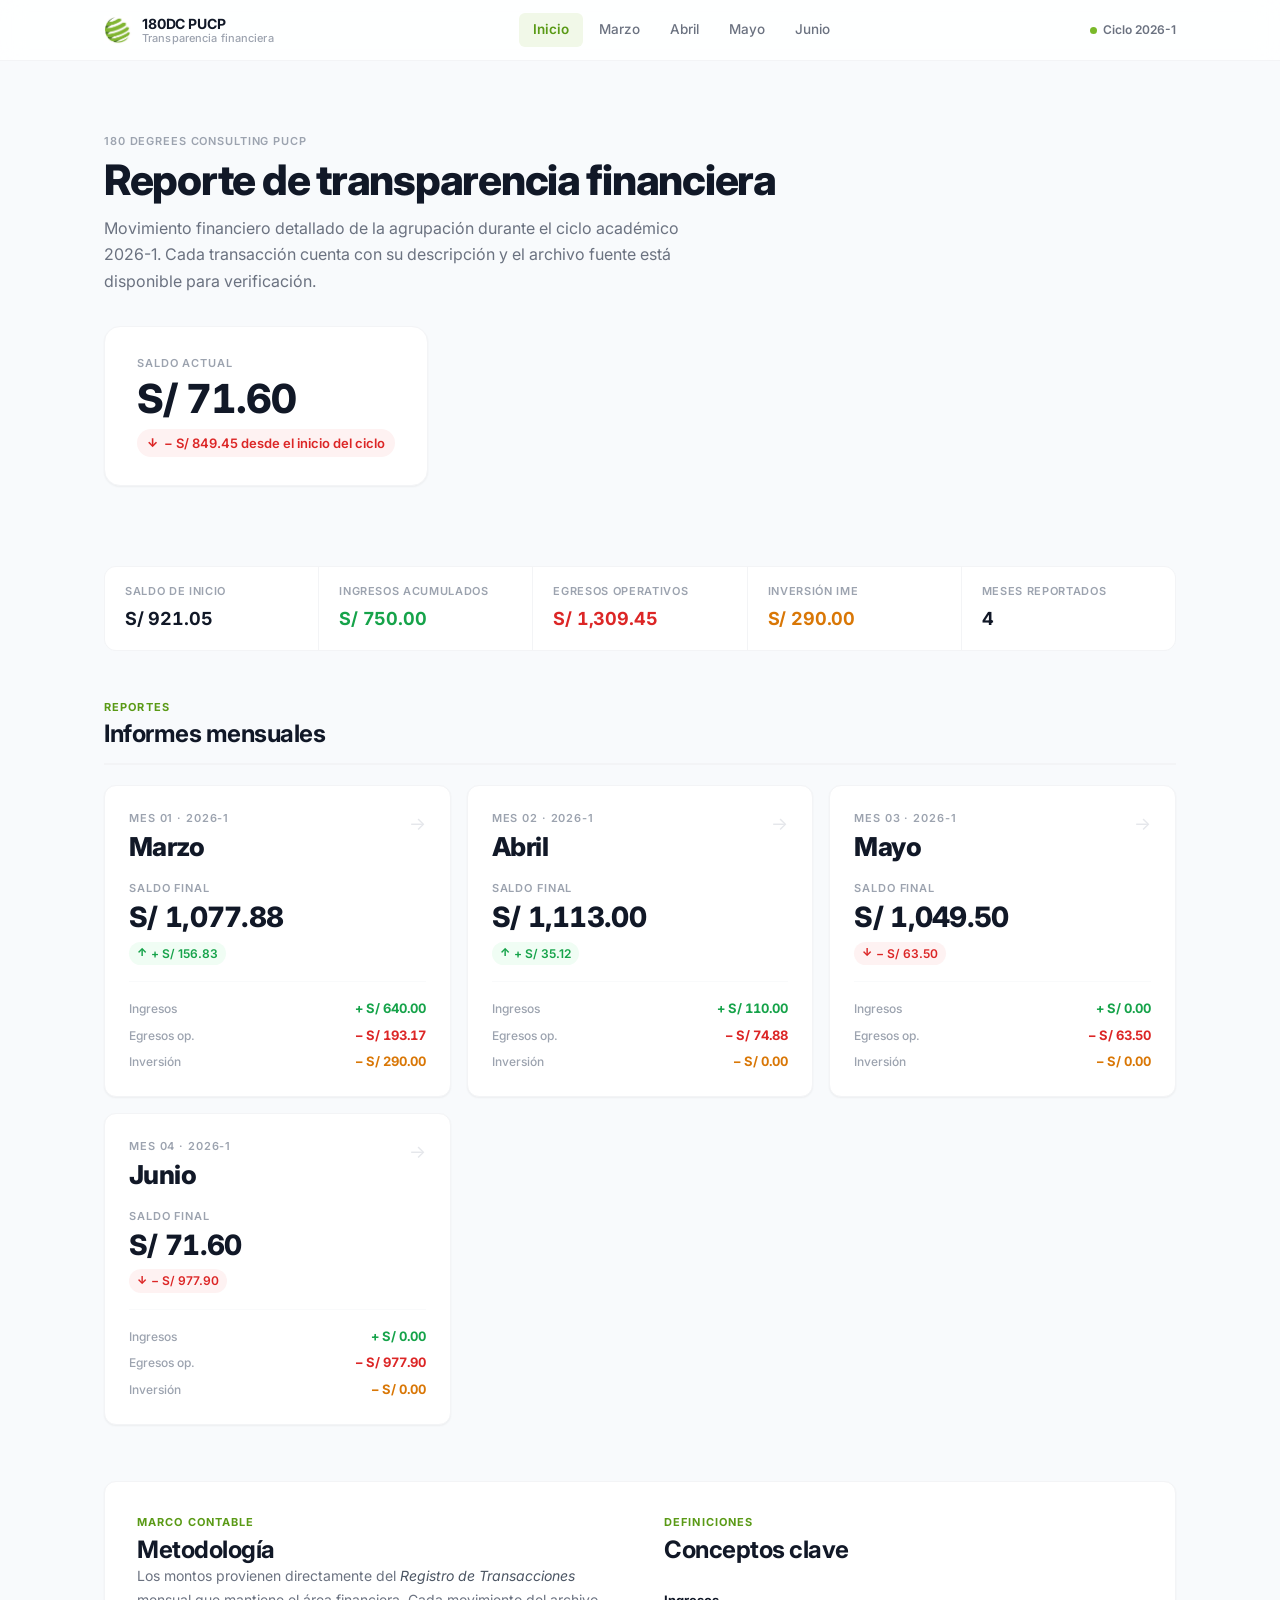
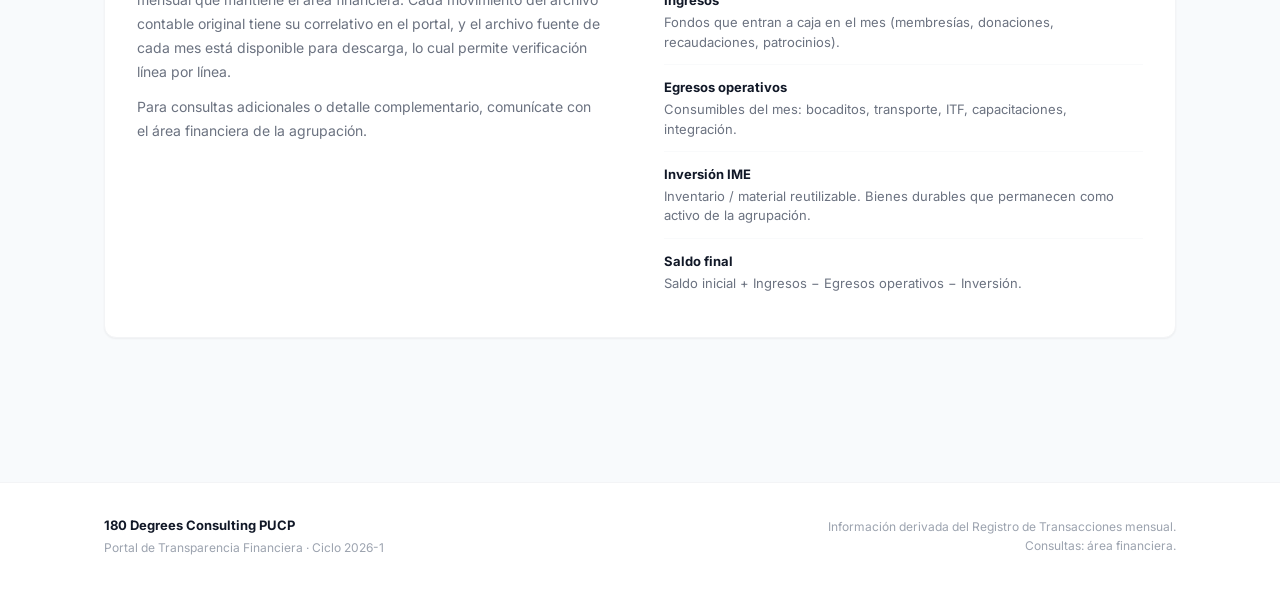
==== commit 95ccac06: "logo_html" ====
--- a/site/index.html
+++ b/site/index.html
@@ -4,7 +4,7 @@
 <meta charset="UTF-8">
 <meta name="viewport" content="width=device-width, initial-scale=1.0">
 <title>180DC PUCP · Transparencia Financiera</title>
-<link rel="icon" type="image/svg+xml" href="./assets/favicon.svg">
+<link rel="icon" type="image/jpeg" href="./assets/180.jpg">
 <link rel="preconnect" href="https://fonts.googleapis.com">
 <link rel="preconnect" href="https://fonts.gstatic.com" crossorigin>
 <link href="https://fonts.googleapis.com/css2?family=Inter:wght@400;500;600;700;800&display=swap" rel="stylesheet">
@@ -14,7 +14,7 @@
   <header class="site-header">
     <div class="header-inner wrap">
       <a class="brand" href="index.html">
-        <svg class="brand-mark" viewBox="0 0 32 32" width="28" height="28" xmlns="http://www.w3.org/2000/svg" aria-hidden="true"><circle cx="16" cy="16" r="15" fill="none" stroke="#7AB929" stroke-width="1.5"/><path d="M 4 11 Q 16 7 28 11" fill="none" stroke="#7AB929" stroke-width="2.2" stroke-linecap="round"/><path d="M 3 16 Q 16 12 29 16" fill="none" stroke="#7AB929" stroke-width="2.2" stroke-linecap="round"/><path d="M 4 21 Q 16 25 28 21" fill="none" stroke="#7AB929" stroke-width="2.2" stroke-linecap="round"/></svg>
+        <img class="brand-mark" src="./assets/180.jpg" width="28" height="28" alt="180DC PUCP">
         <div class="brand-text">
           <span class="brand-name">180DC PUCP</span>
           <span class="brand-sub">Transparencia financiera</span>
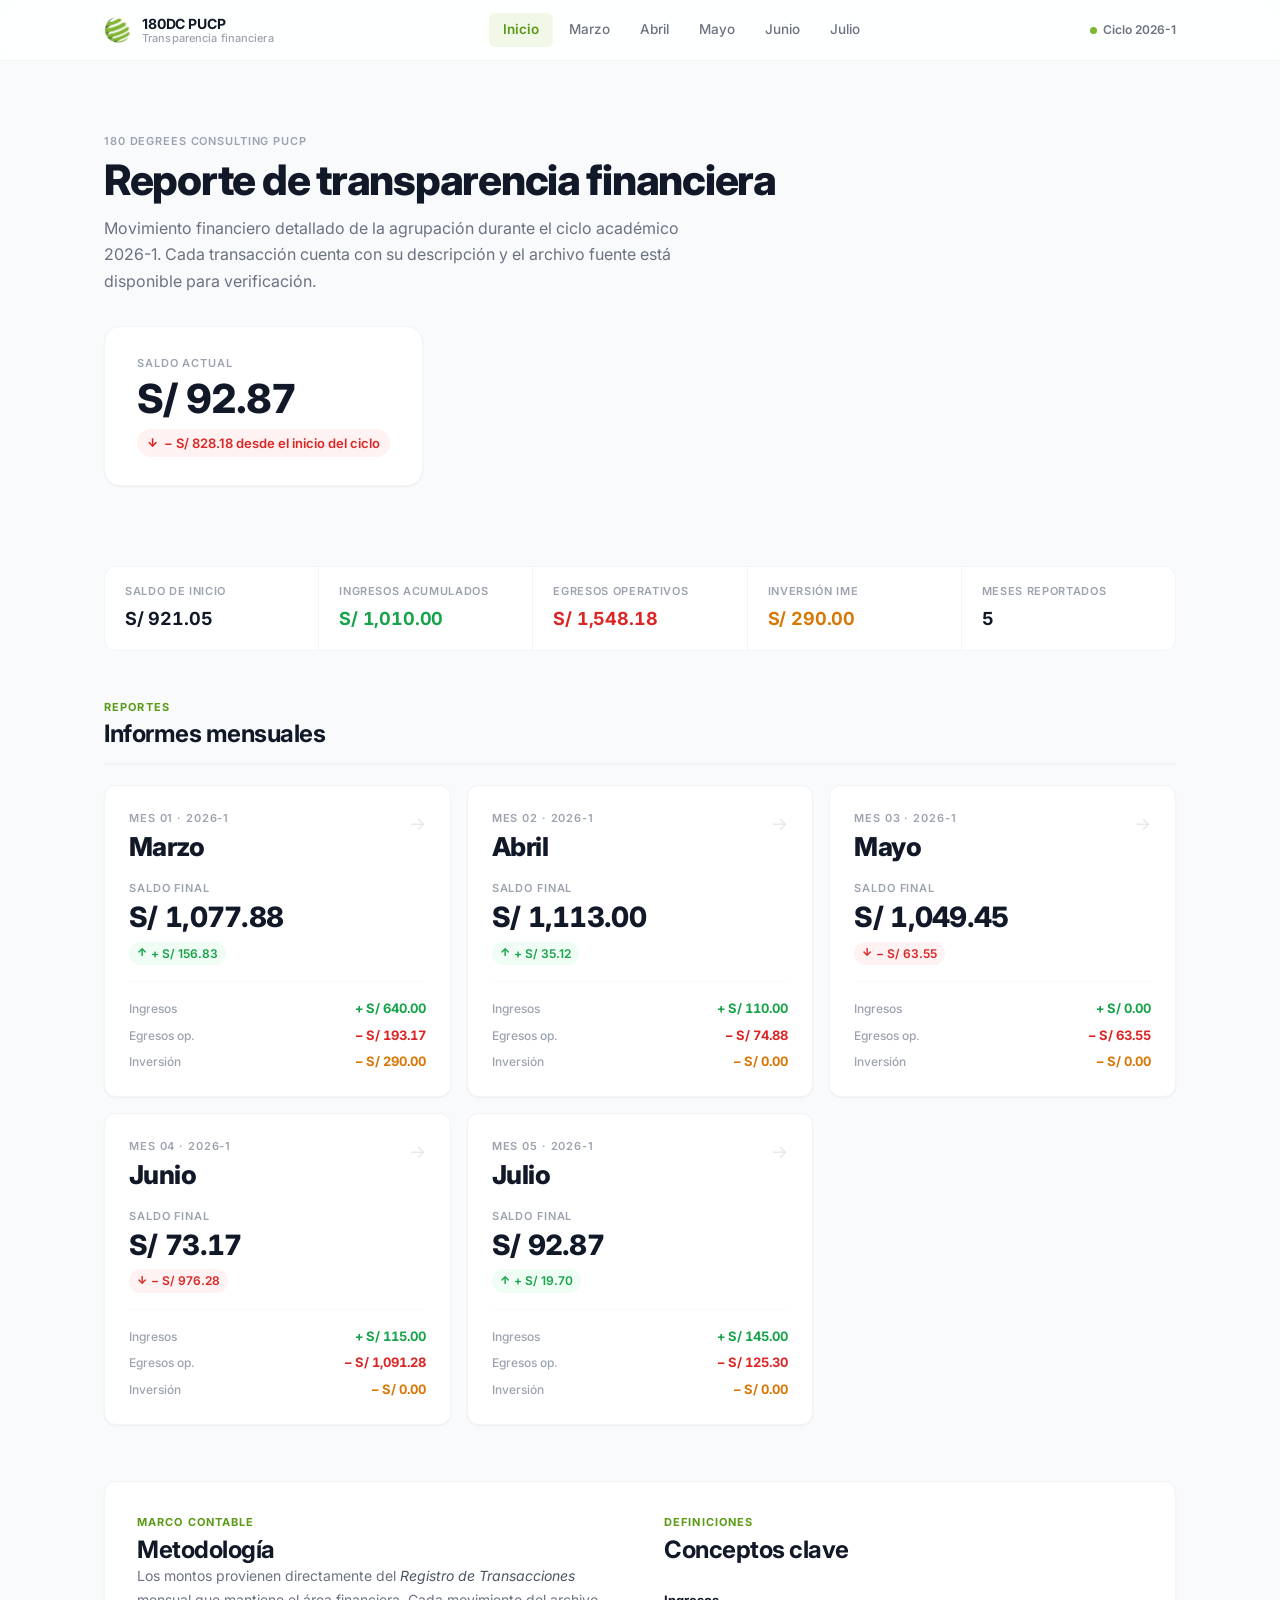
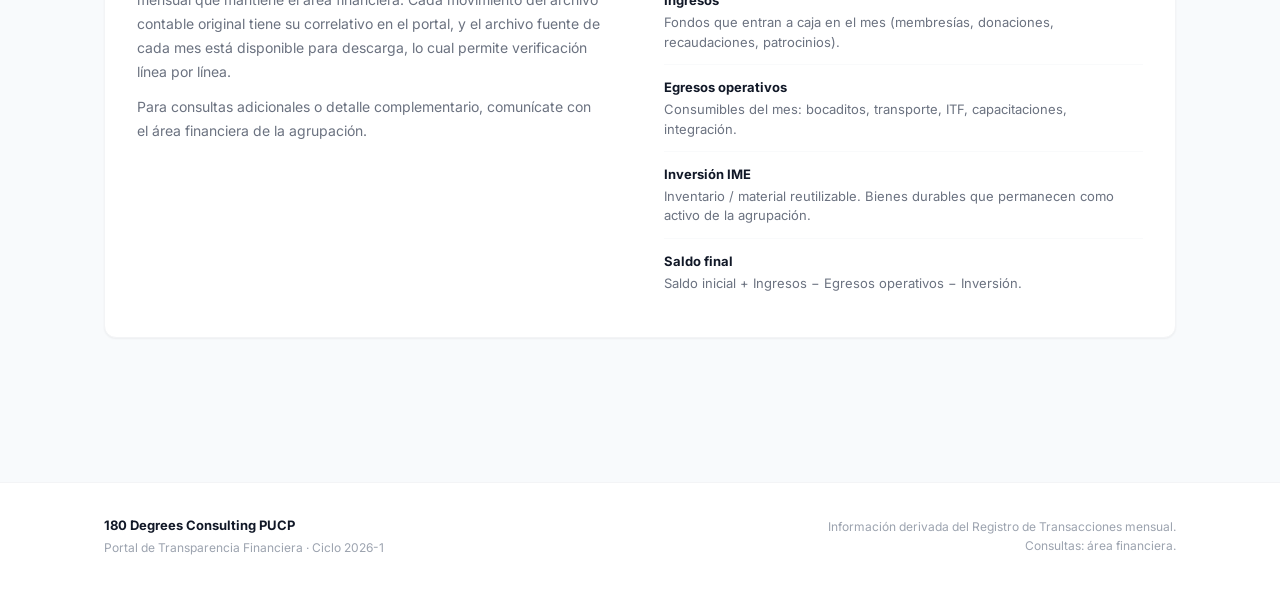
==== commit c9b87b53: "25 de julio" ====
--- a/site/index.html
+++ b/site/index.html
@@ -20,7 +20,7 @@
           <span class="brand-sub">Transparencia financiera</span>
         </div>
       </a>
-      <nav class="main-nav"><a class="active" href="index.html">Inicio</a><a href="meses/marzo.html">Marzo</a><a href="meses/abril.html">Abril</a><a href="meses/mayo.html">Mayo</a><a href="meses/junio.html">Junio</a></nav>
+      <nav class="main-nav"><a class="active" href="index.html">Inicio</a><a href="meses/marzo.html">Marzo</a><a href="meses/abril.html">Abril</a><a href="meses/mayo.html">Mayo</a><a href="meses/junio.html">Junio</a><a href="meses/julio.html">Julio</a></nav>
       <div class="header-status">
         <span class="status-dot"></span>
         <span>Ciclo 2026-1</span>
@@ -41,10 +41,10 @@
       <div class="hero-saldo-strip">
         <div>
           <p class="eyebrow">Saldo actual</p>
-          <div class="hero-saldo-big">S/ 71.60</div>
+          <div class="hero-saldo-big">S/ 92.87</div>
           <p class="hero-saldo-delta down">
             <span class="arrow">↓</span>
-            − S/ 849.45 desde el inicio del ciclo
+            − S/ 828.18 desde el inicio del ciclo
           </p>
         </div>
       </div>
@@ -58,11 +58,11 @@
       </div>
       <div class="stat">
         <span class="stat-label">Ingresos acumulados</span>
-        <span class="stat-value verde">S/ 750.00</span>
+        <span class="stat-value verde">S/ 1,010.00</span>
       </div>
       <div class="stat">
         <span class="stat-label">Egresos operativos</span>
-        <span class="stat-value rojo">S/ 1,309.45</span>
+        <span class="stat-value rojo">S/ 1,548.18</span>
       </div>
       <div class="stat">
         <span class="stat-label">Inversión IME</span>
@@ -70,7 +70,7 @@
       </div>
       <div class="stat">
         <span class="stat-label">Meses reportados</span>
-        <span class="stat-value">4</span>
+        <span class="stat-value">5</span>
       </div>
     </div>
     
@@ -157,10 +157,10 @@
           </div>
           <div class="mes-card-saldo">
             <p class="eyebrow">Saldo final</p>
-            <div class="mes-saldo-num">S/ 1,049.50</div>
+            <div class="mes-saldo-num">S/ 1,049.45</div>
             <p class="mes-delta down">
               <span class="arrow">↓</span>
-              − S/ 63.50
+              − S/ 63.55
             </p>
           </div>
           <div class="mes-card-stats">
@@ -170,7 +170,7 @@
             </div>
             <div>
               <span>Egresos op.</span>
-              <b class="rojo">− S/ 63.50</b>
+              <b class="rojo">− S/ 63.55</b>
             </div>
             <div>
               <span>Inversión</span>
@@ -189,20 +189,52 @@
           </div>
           <div class="mes-card-saldo">
             <p class="eyebrow">Saldo final</p>
-            <div class="mes-saldo-num">S/ 71.60</div>
+            <div class="mes-saldo-num">S/ 73.17</div>
             <p class="mes-delta down">
               <span class="arrow">↓</span>
-              − S/ 977.90
-            </p>
-          </div>
-          <div class="mes-card-stats">
-            <div>
-              <span>Ingresos</span>
-              <b class="verde">+ S/ 0.00</b>
-            </div>
-            <div>
-              <span>Egresos op.</span>
-              <b class="rojo">− S/ 977.90</b>
+              − S/ 976.28
+            </p>
+          </div>
+          <div class="mes-card-stats">
+            <div>
+              <span>Ingresos</span>
+              <b class="verde">+ S/ 115.00</b>
+            </div>
+            <div>
+              <span>Egresos op.</span>
+              <b class="rojo">− S/ 1,091.28</b>
+            </div>
+            <div>
+              <span>Inversión</span>
+              <b class="ambar">− S/ 0.00</b>
+            </div>
+          </div>
+        </a>
+
+        <a class="mes-card" href="meses/julio.html">
+          <div class="mes-card-head">
+            <div>
+              <p class="eyebrow">Mes 05 · 2026-1</p>
+              <h3 class="mes-card-title">Julio</h3>
+            </div>
+            <span class="mes-arrow">→</span>
+          </div>
+          <div class="mes-card-saldo">
+            <p class="eyebrow">Saldo final</p>
+            <div class="mes-saldo-num">S/ 92.87</div>
+            <p class="mes-delta up">
+              <span class="arrow">↑</span>
+              + S/ 19.70
+            </p>
+          </div>
+          <div class="mes-card-stats">
+            <div>
+              <span>Ingresos</span>
+              <b class="verde">+ S/ 145.00</b>
+            </div>
+            <div>
+              <span>Egresos op.</span>
+              <b class="rojo">− S/ 125.30</b>
             </div>
             <div>
               <span>Inversión</span>
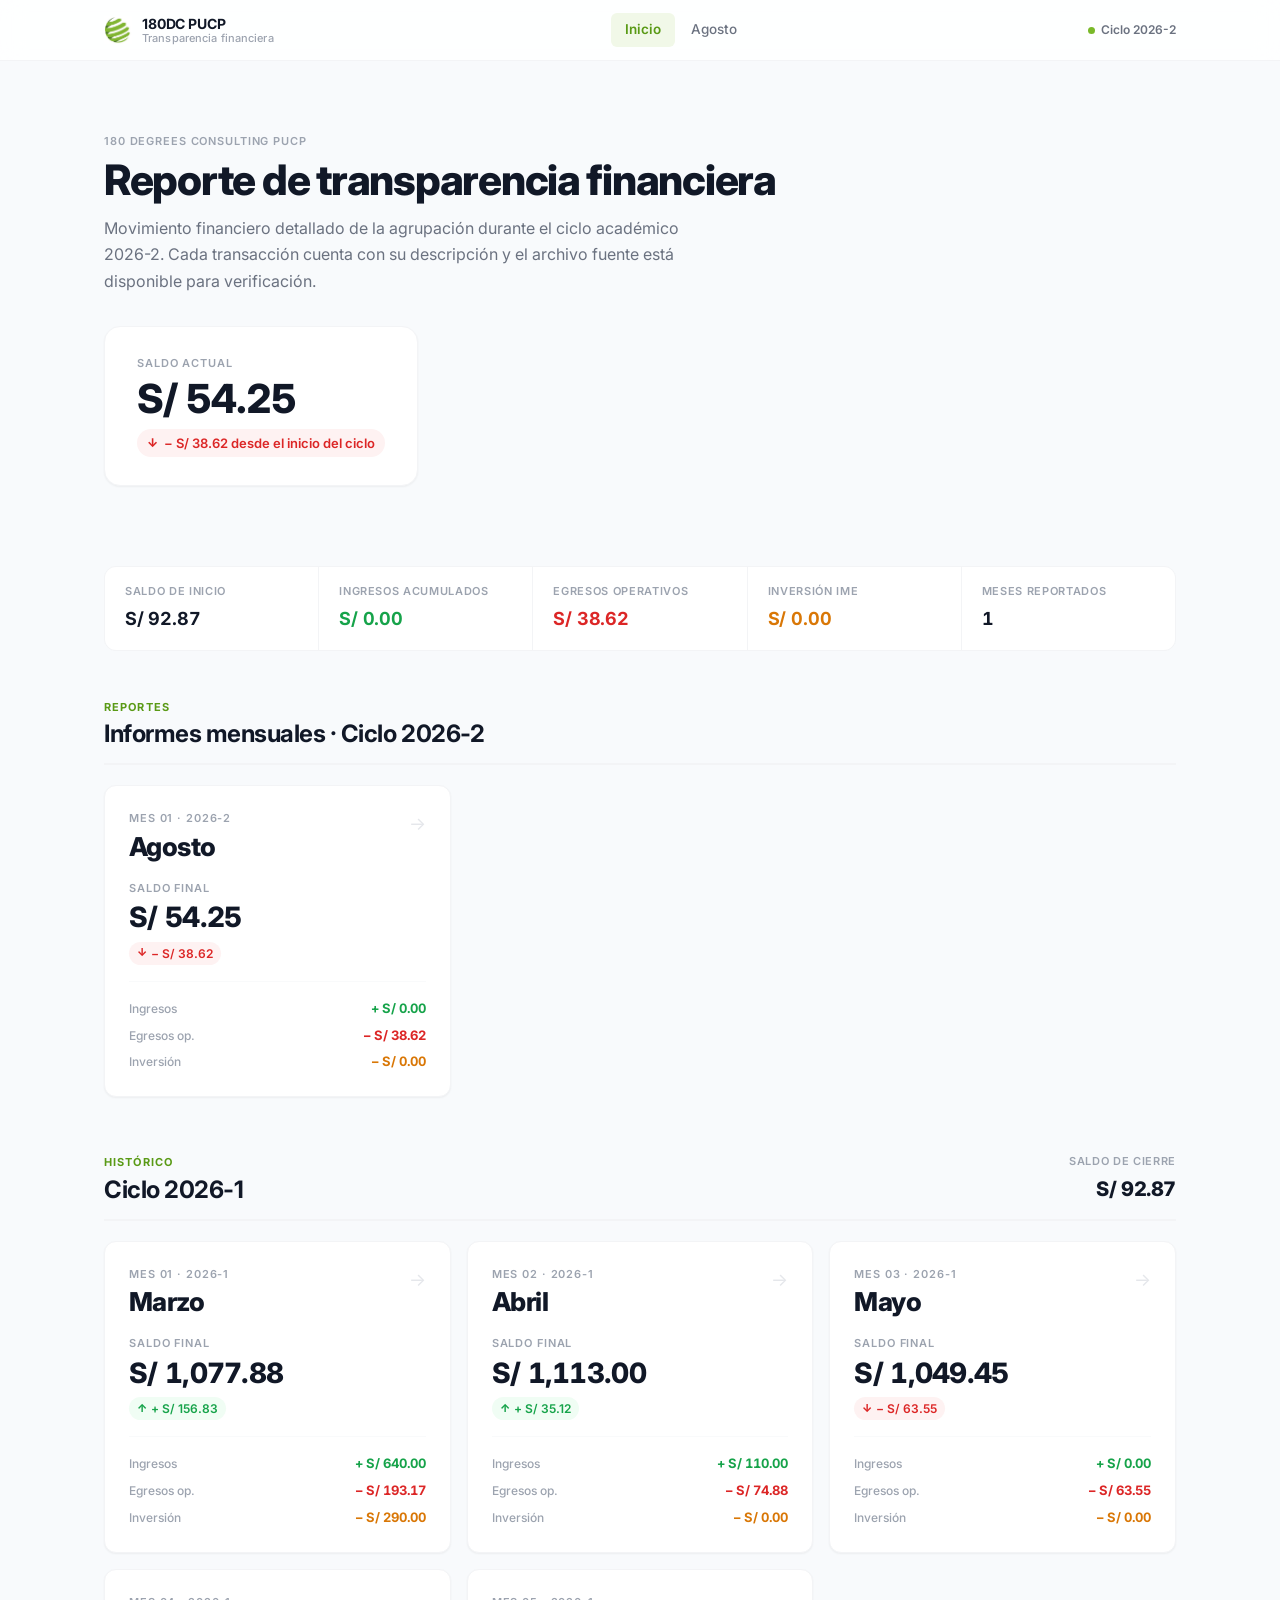
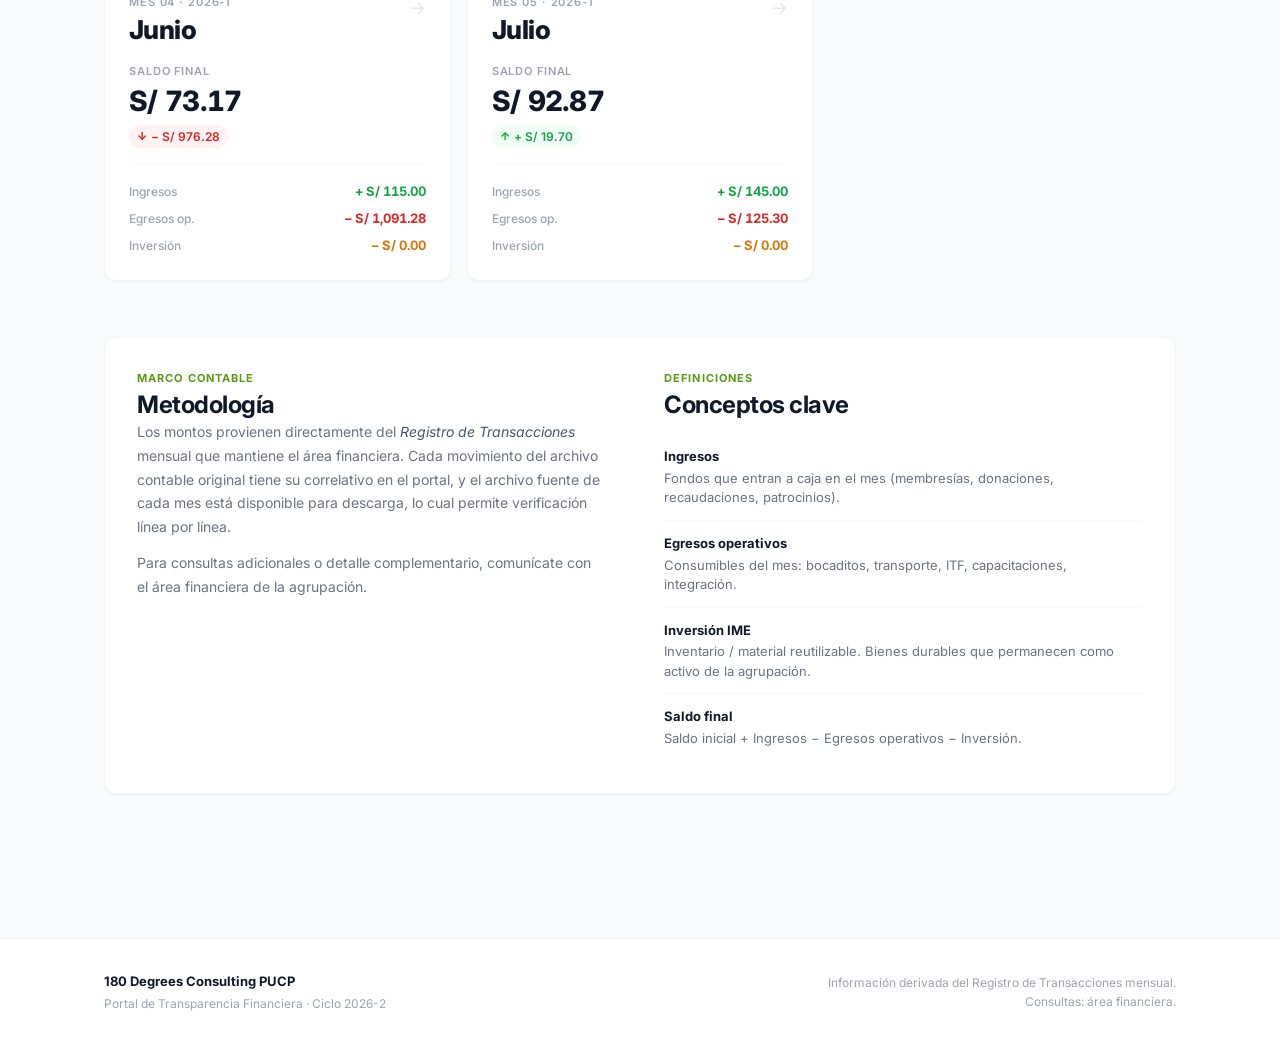
==== commit 443d9fc0: "2026_2" ====
--- a/site/index.html
+++ b/site/index.html
@@ -20,10 +20,10 @@
           <span class="brand-sub">Transparencia financiera</span>
         </div>
       </a>
-      <nav class="main-nav"><a class="active" href="index.html">Inicio</a><a href="meses/marzo.html">Marzo</a><a href="meses/abril.html">Abril</a><a href="meses/mayo.html">Mayo</a><a href="meses/junio.html">Junio</a><a href="meses/julio.html">Julio</a></nav>
+      <nav class="main-nav"><a class="active" href="index.html">Inicio</a><a href="meses/agosto.html">Agosto</a></nav>
       <div class="header-status">
         <span class="status-dot"></span>
-        <span>Ciclo 2026-1</span>
+        <span>Ciclo 2026-2</span>
       </div>
     </div>
   </header>
@@ -35,16 +35,16 @@
       <h1 class="hero-title">Reporte de transparencia financiera</h1>
       <p class="hero-lead">
         Movimiento financiero detallado de la agrupación durante el ciclo
-        académico 2026-1. Cada transacción cuenta con su descripción y el
+        académico 2026-2. Cada transacción cuenta con su descripción y el
         archivo fuente está disponible para verificación.
       </p>
       <div class="hero-saldo-strip">
         <div>
           <p class="eyebrow">Saldo actual</p>
-          <div class="hero-saldo-big">S/ 92.87</div>
+          <div class="hero-saldo-big">S/ 54.25</div>
           <p class="hero-saldo-delta down">
             <span class="arrow">↓</span>
-            − S/ 828.18 desde el inicio del ciclo
+            − S/ 38.62 desde el inicio del ciclo
           </p>
         </div>
       </div>
@@ -54,23 +54,23 @@
     <div class="stat-strip stat-strip-index">
       <div class="stat">
         <span class="stat-label">Saldo de inicio</span>
-        <span class="stat-value">S/ 921.05</span>
+        <span class="stat-value">S/ 92.87</span>
       </div>
       <div class="stat">
         <span class="stat-label">Ingresos acumulados</span>
-        <span class="stat-value verde">S/ 1,010.00</span>
+        <span class="stat-value verde">S/ 0.00</span>
       </div>
       <div class="stat">
         <span class="stat-label">Egresos operativos</span>
-        <span class="stat-value rojo">S/ 1,548.18</span>
+        <span class="stat-value rojo">S/ 38.62</span>
       </div>
       <div class="stat">
         <span class="stat-label">Inversión IME</span>
-        <span class="stat-value ambar">S/ 290.00</span>
+        <span class="stat-value ambar">S/ 0.00</span>
       </div>
       <div class="stat">
         <span class="stat-label">Meses reportados</span>
-        <span class="stat-value">5</span>
+        <span class="stat-value">1</span>
       </div>
     </div>
     
@@ -79,7 +79,54 @@
       <div class="section-head">
         <div>
           <p class="section-eyebrow">Reportes</p>
-          <h3 class="section-title-big">Informes mensuales</h3>
+          <h3 class="section-title-big">Informes mensuales · Ciclo 2026-2</h3>
+        </div>
+      </div>
+      <div class="meses-grid">
+        <a class="mes-card" href="meses/agosto.html">
+          <div class="mes-card-head">
+            <div>
+              <p class="eyebrow">Mes 01 · 2026-2</p>
+              <h3 class="mes-card-title">Agosto</h3>
+            </div>
+            <span class="mes-arrow">→</span>
+          </div>
+          <div class="mes-card-saldo">
+            <p class="eyebrow">Saldo final</p>
+            <div class="mes-saldo-num">S/ 54.25</div>
+            <p class="mes-delta down">
+              <span class="arrow">↓</span>
+              − S/ 38.62
+            </p>
+          </div>
+          <div class="mes-card-stats">
+            <div>
+              <span>Ingresos</span>
+              <b class="verde">+ S/ 0.00</b>
+            </div>
+            <div>
+              <span>Egresos op.</span>
+              <b class="rojo">− S/ 38.62</b>
+            </div>
+            <div>
+              <span>Inversión</span>
+              <b class="ambar">− S/ 0.00</b>
+            </div>
+          </div>
+        </a>
+        </div>
+    </section>
+
+    
+    <section class="section">
+      <div class="section-head">
+        <div>
+          <p class="section-eyebrow">Histórico</p>
+          <h3 class="section-title-big">Ciclo 2026-1</h3>
+        </div>
+        <div class="section-total">
+          <span class="total-label">Saldo de cierre</span>
+          <span class="total-value">S/ 92.87</span>
         </div>
       </div>
       <div class="meses-grid">
@@ -210,7 +257,7 @@
             </div>
           </div>
         </a>
-
+        
         <a class="mes-card" href="meses/julio.html">
           <div class="mes-card-head">
             <div>
@@ -244,6 +291,7 @@
         </a>
         </div>
     </section>
+    
 
     <section class="section two-col">
       <div>
@@ -290,7 +338,7 @@
     <div class="wrap footer-inner">
       <div>
         <p class="footer-title">180 Degrees Consulting PUCP</p>
-        <p class="footer-sub">Portal de Transparencia Financiera · Ciclo 2026-1</p>
+        <p class="footer-sub">Portal de Transparencia Financiera · Ciclo 2026-2</p>
       </div>
       <div class="footer-meta">
         <p>Información derivada del Registro de Transacciones mensual.</p>
